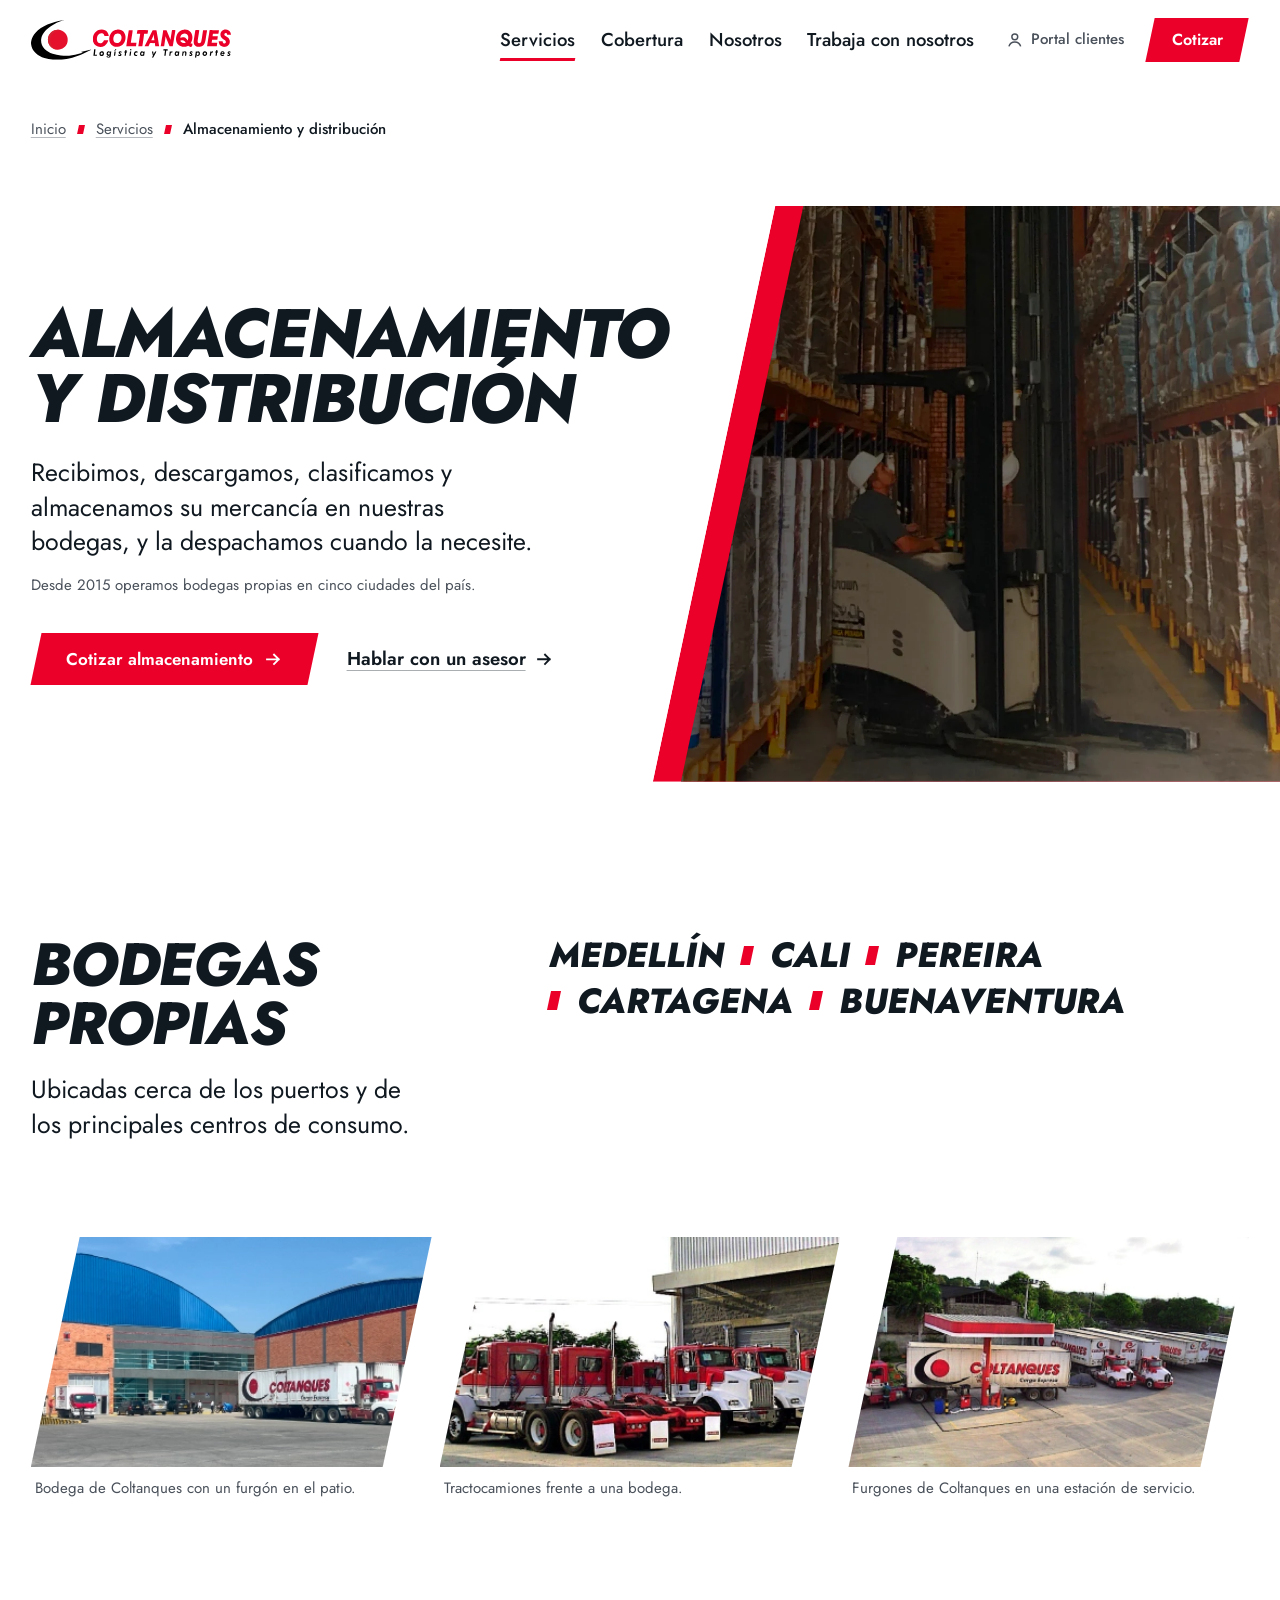
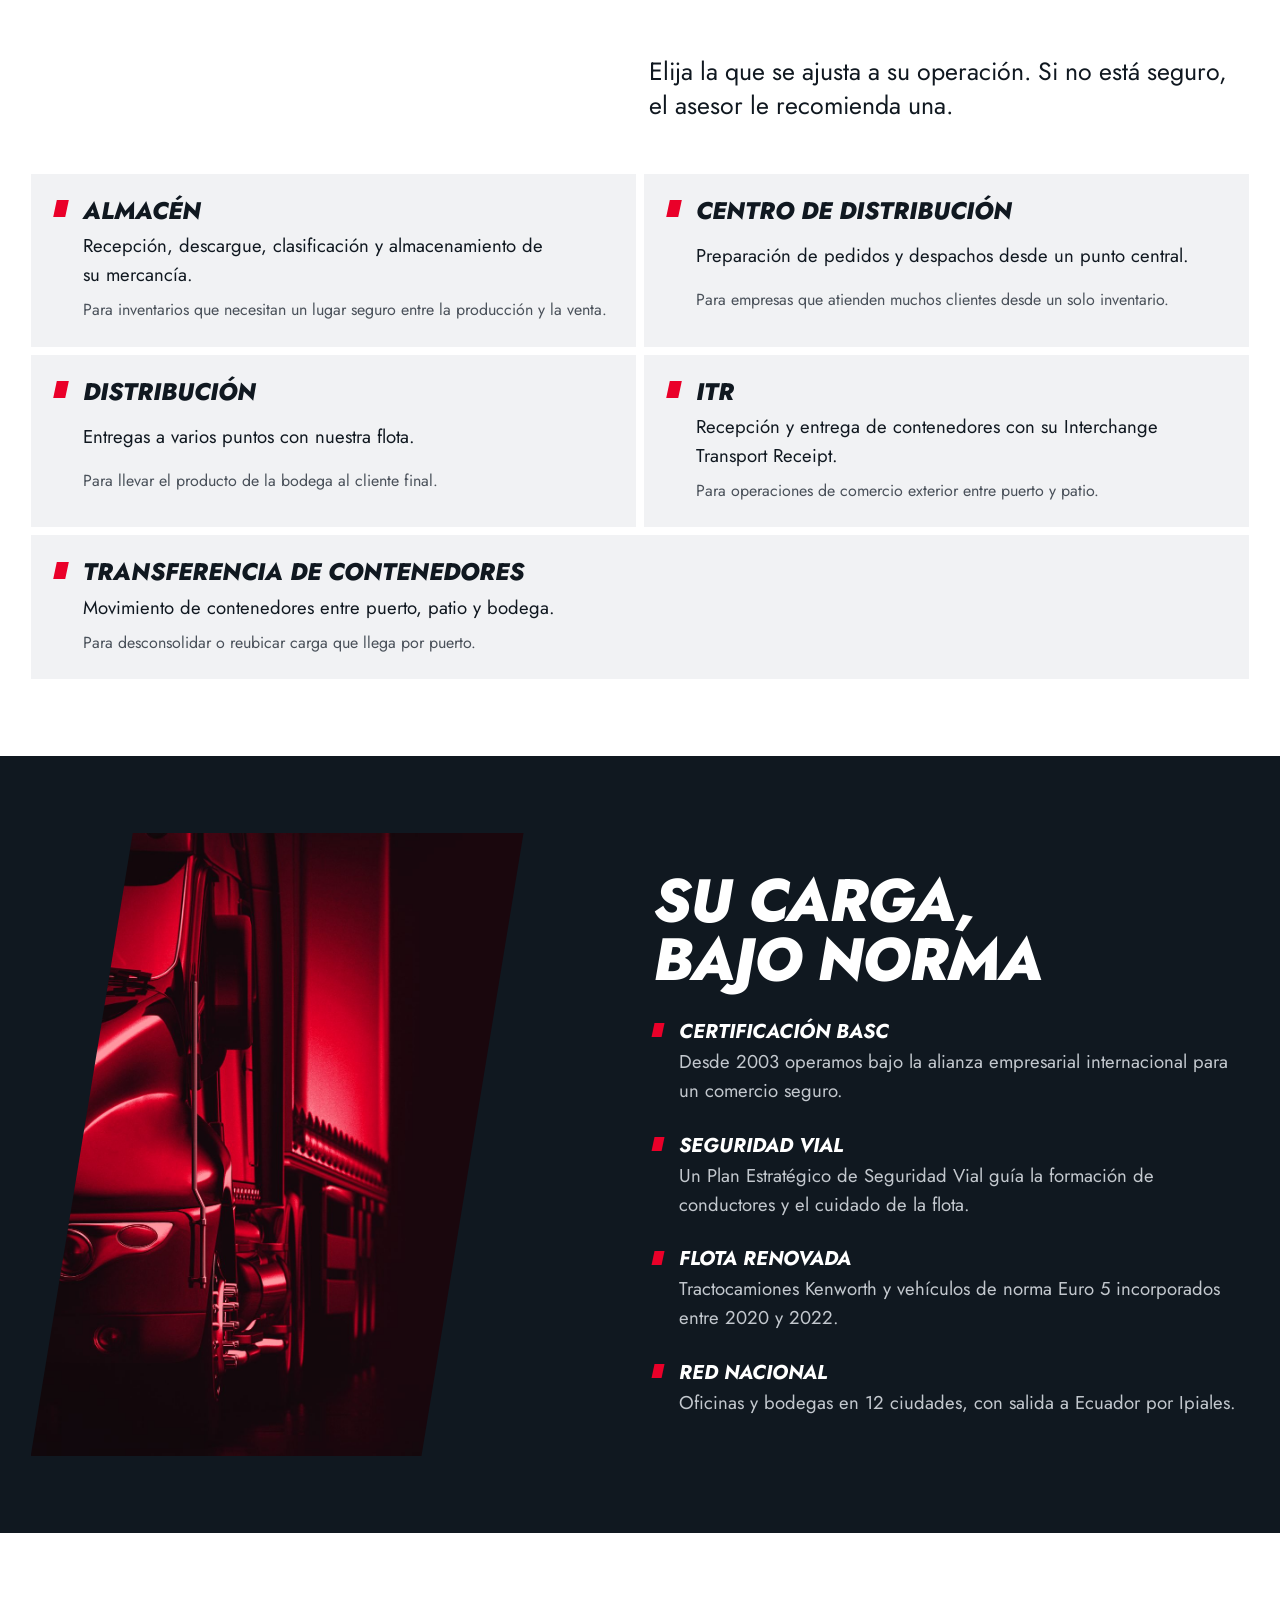
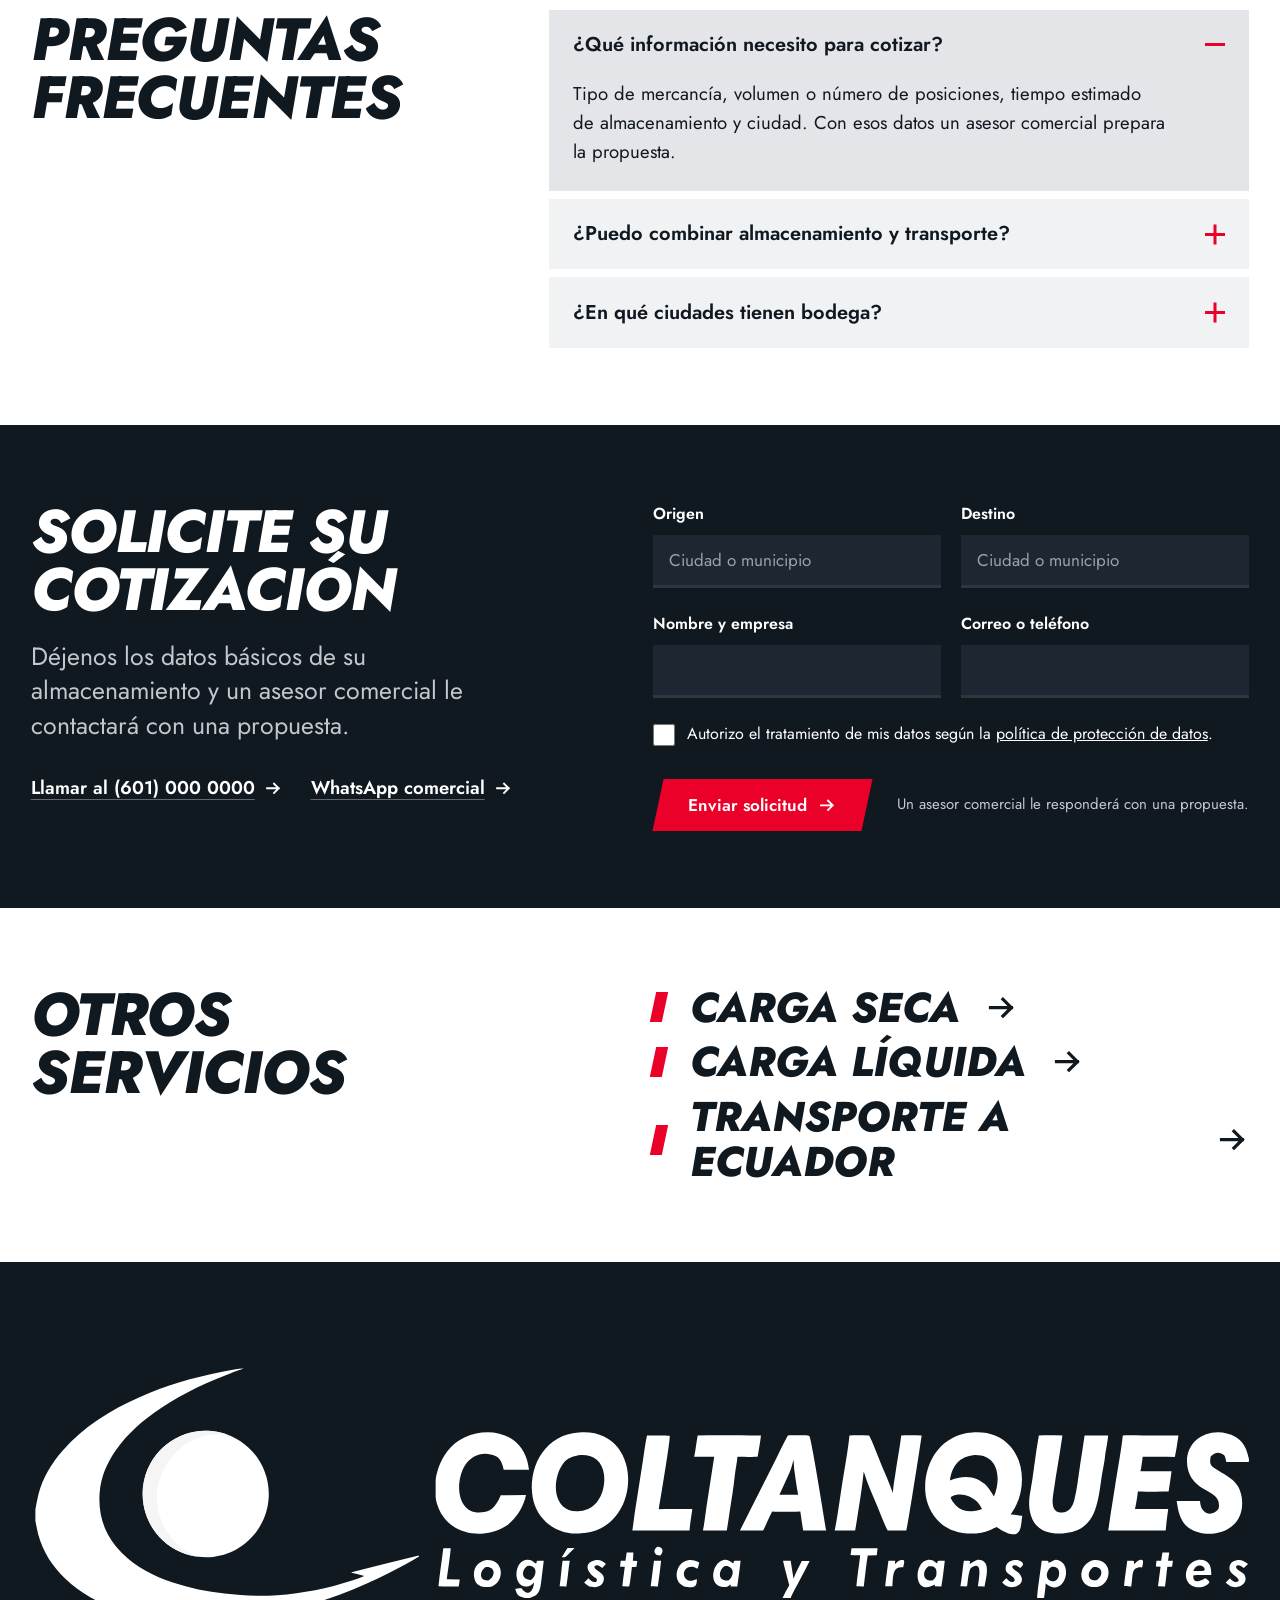
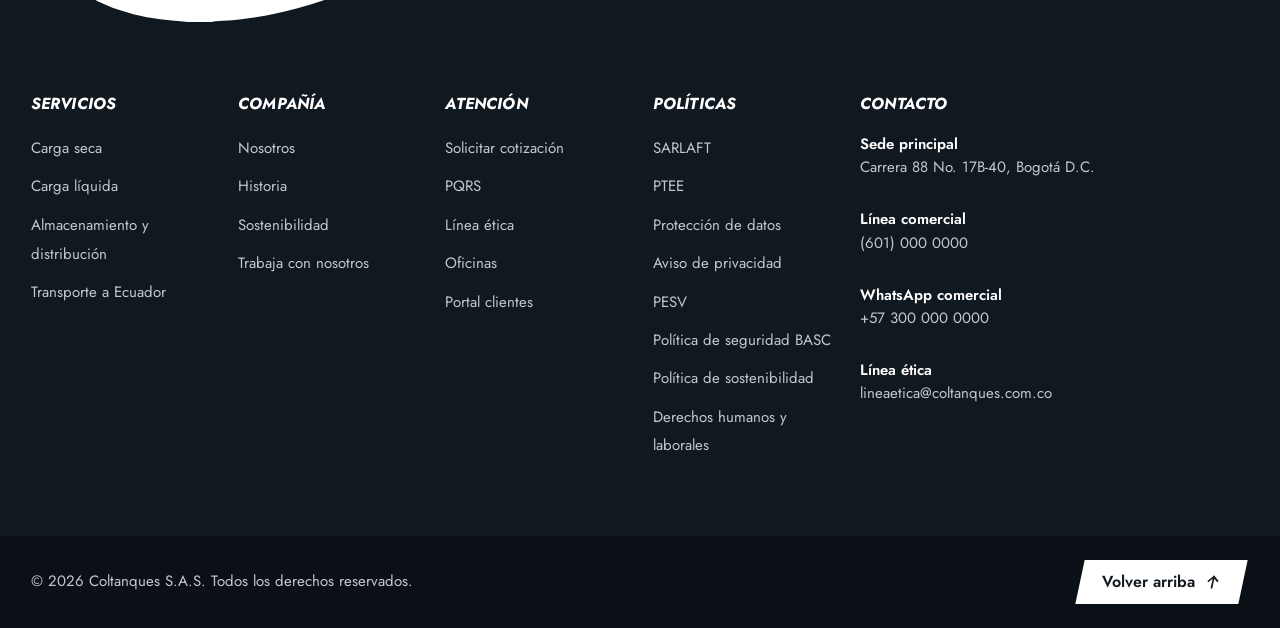
==== prototipo/almacenamiento.html @ babe72f0 "Agrega diagnóstico y prototipo navegable del sitio Coltanques - docs/01-diagnostico.md: hallazgos de" ====
<!doctype html>
<html lang="es-CO">
<head>
<meta charset="utf-8">
<meta name="viewport" content="width=device-width, initial-scale=1">
<title>Almacenamiento y distribución | Coltanques</title>
<meta name="description" content="Recibimos, descargamos, clasificamos y almacenamos su mercancía en nuestras bodegas, y la despachamos cuando la necesite. Solicite su cotización de almacenamiento con Coltanques.">
<meta name="theme-color" content="#ea0029">
<meta property="og:type" content="website">
<meta property="og:site_name" content="Coltanques">
<meta property="og:title" content="Almacenamiento y distribución | Coltanques">
<meta property="og:description" content="Recibimos, descargamos, clasificamos y almacenamos su mercancía en nuestras bodegas, y la despachamos cuando la necesite. Solicite su cotización de almacenamiento con Coltanques.">
<meta property="og:image" content="assets/img/viaducto-poster.jpg">
<meta property="og:locale" content="es_CO">
<link rel="icon" type="image/svg+xml" href="assets/logo/favicon.svg">
<link rel="preconnect" href="https://fonts.googleapis.com">
<link rel="preconnect" href="https://fonts.gstatic.com" crossorigin>
<link rel="stylesheet" href="https://fonts.googleapis.com/css2?family=Jost:ital,wght@0,400..800;1,400..800&display=swap">
<script>document.documentElement.classList.add("js")</script>
<link rel="stylesheet" href="assets/css/site.css">
<script type="application/ld+json">{"@context":"https://schema.org","@type":"Organization","name":"Coltanques S.A.S.","alternateName":"Colombiana de Tanques","foundingDate":"1976","url":"https://www.coltanques.com.co/","logo":"assets/logo/coltanques-horizontal.svg","address":{"@type":"PostalAddress","streetAddress":"Carrera 88 No. 17B-40","addressLocality":"Bogotá","addressCountry":"CO"}}</script>
</head>
<body>
<a class="skip" href="#contenido">Saltar al contenido</a>
<header class="site-header" data-header>
  <div class="frame header-row">
    <a class="brand" href="index.html" aria-label="Coltanques, ir al inicio"><img src="assets/logo/coltanques-horizontal.svg" width="200" height="40" alt="Coltanques Logística y Transportes"></a>
    <nav class="nav" aria-label="Principal">
      <ul>
        <li><a href="servicios.html" aria-current="page">Servicios</a></li>
        <li><a href="index.html#cobertura">Cobertura</a></li>
        <li><a href="nosotros.html">Nosotros</a></li>
        <li><a href="nosotros.html#trabaja">Trabaja con nosotros</a></li>
      </ul>
    </nav>
    <div class="header-actions">
      <a class="nav-portal" href="https://www.coltanques.com.co/"><svg viewBox="0 0 24 24" fill="none" stroke="currentColor" stroke-width="2" aria-hidden="true"><circle cx="12" cy="8" r="4"/><path d="M4 21c1.2-4 4.2-6 8-6s6.8 2 8 6"/></svg>Portal clientes</a>
      <a class="btn btn--sm" href="cotizar.html"><span>Cotizar</span></a>
      <button class="menu-toggle" type="button" aria-expanded="false" aria-controls="menu" data-menu-toggle><span class="bars" aria-hidden="true"></span><span data-label>Menú</span></button>
    </div>
  </div>
</header>
<div class="menu" id="menu" hidden>
  <ul class="menu-main">
    <li style="--i:0"><a href="index.html"><span class="tick" aria-hidden="true"></span>Inicio</a></li>
    <li style="--i:1"><a href="servicios.html"><span class="tick" aria-hidden="true"></span>Servicios</a></li>
    <li style="--i:2"><a href="index.html#cobertura"><span class="tick" aria-hidden="true"></span>Cobertura</a></li>
    <li style="--i:3"><a href="nosotros.html"><span class="tick" aria-hidden="true"></span>Nosotros</a></li>
    <li style="--i:4"><a href="nosotros.html#trabaja"><span class="tick" aria-hidden="true"></span>Trabaja con nosotros</a></li>
  </ul>
  <ul class="menu-sub">
    <li><a href="carga-seca.html">Carga seca</a></li>
    <li><a href="carga-liquida.html">Carga líquida</a></li>
    <li><a href="almacenamiento.html">Almacenamiento y distribución</a></li>
    <li><a href="transporte-ecuador.html">Transporte a Ecuador</a></li>
    <li><a href="https://www.coltanques.com.co/">Portal clientes</a></li>
  </ul>
  <a class="btn" href="cotizar.html"><span>Solicitar cotización</span><svg viewBox="0 0 24 24" fill="none" stroke="currentColor" stroke-width="2.4" stroke-linecap="square" aria-hidden="true"><path d="M4 12h15M13 6l6 6-6 6"/></svg></a>
</div>
<main id="contenido">

<nav class="crumbs frame" aria-label="Ruta de navegación">
  <ol>
    <li><a href="index.html">Inicio</a></li>
    <li><a href="servicios.html">Servicios</a></li>
    <li><span aria-current="page">Almacenamiento y distribución</span></li>
  </ol>
</nav>
<section class="page-head" aria-labelledby="page-title">
  <div class="frame page-head__grid">
    <div class="page-head__text">
      <h1 class="display" id="page-title" data-reveal>Almacenamiento y distribución</h1>
      <p class="lead" data-reveal style="--i:1">Recibimos, descargamos, clasificamos y almacenamos su mercancía en nuestras bodegas, y la despachamos cuando la necesite.</p>
      <p class="small muted" data-reveal style="--i:1;margin-top:1rem">Desde 2015 operamos bodegas propias en cinco ciudades del país.</p>
      <div class="actions" data-reveal style="--i:2"><a class="btn" href="#cotizar"><span>Cotizar almacenamiento</span><svg viewBox="0 0 24 24" fill="none" stroke="currentColor" stroke-width="2.4" stroke-linecap="square" aria-hidden="true"><path d="M4 12h15M13 6l6 6-6 6"/></svg></a><a class="link-arrow" href="cotizar.html#canales">Hablar con un asesor<svg viewBox="0 0 24 24" fill="none" stroke="currentColor" stroke-width="2.4" stroke-linecap="square" aria-hidden="true"><path d="M4 12h15M13 6l6 6-6 6"/></svg></a></div>
    </div>
    <div class="page-head__media slant-left">
      <div class="under slant-left"></div>
      <div class="over slant-left" data-wipe><img src="assets/img/bodega.webp" alt="Operario en un montacargas entre estanterías de una bodega de Coltanques" style="object-position:50% 50%" width="1280" height="720"></div>
    </div>
  </div>
</section>

<section class="section frame" aria-labelledby="goods-title">
  <div class="goods">
    <div class="goods__head">
      <h2 class="head" id="goods-title" data-reveal>Bodegas propias</h2>
      <p class="lead" data-reveal style="--i:1;margin-top:1.25rem">Ubicadas cerca de los puertos y de los principales centros de consumo.</p>
    </div>
    <ul class="goods__list" data-reveal style="--i:1"><li>Medellín</li><li>Cali</li><li>Pereira</li><li>Cartagena</li><li>Buenaventura</li></ul>
    <div class="strip">
      <figure data-reveal style="--i:0"><div class="frame-img slant"><img src="assets/img/historia/2010-2020_5.webp" alt="Bodega de Coltanques con un furgón en el patio" width="370" height="250" loading="lazy"></div><figcaption>Bodega de Coltanques con un furgón en el patio.</figcaption></figure>
      <figure data-reveal style="--i:1"><div class="frame-img slant"><img src="assets/img/historia/2010-2020_4.webp" alt="Tractocamiones frente a una bodega" width="370" height="250" loading="lazy"></div><figcaption>Tractocamiones frente a una bodega.</figcaption></figure>
      <figure data-reveal style="--i:2"><div class="frame-img slant"><img src="assets/img/historia/2010-2020_3.webp" alt="Furgones de Coltanques en una estación de servicio" width="370" height="250" loading="lazy"></div><figcaption>Furgones de Coltanques en una estación de servicio.</figcaption></figure>
    </div>
  </div>
</section>

<section class="section frame" aria-labelledby="modes-title">
  <div class="modes">
    <div class="modes__head">
      <h2 class="head" id="modes-title" data-reveal>Modalidades</h2>
      <p class="lead" data-reveal style="--i:1">Elija la que se ajusta a su operación. Si no está seguro, el asesor le recomienda una.</p>
    </div>
    <ul class="modes__list">
      <li class="mode" data-reveal style="--i:0"><span class="tick" aria-hidden="true"></span><h3>Almacén</h3><p>Recepción, descargue, clasificación y almacenamiento de su mercancía.</p><p class="when">Para inventarios que necesitan un lugar seguro entre la producción y la venta.</p></li>
      <li class="mode" data-reveal style="--i:1"><span class="tick" aria-hidden="true"></span><h3>Centro de distribución</h3><p>Preparación de pedidos y despachos desde un punto central.</p><p class="when">Para empresas que atienden muchos clientes desde un solo inventario.</p></li>
      <li class="mode" data-reveal style="--i:0"><span class="tick" aria-hidden="true"></span><h3>Distribución</h3><p>Entregas a varios puntos con nuestra flota.</p><p class="when">Para llevar el producto de la bodega al cliente final.</p></li>
      <li class="mode" data-reveal style="--i:1"><span class="tick" aria-hidden="true"></span><h3>ITR</h3><p>Recepción y entrega de contenedores con su Interchange Transport Receipt.</p><p class="when">Para operaciones de comercio exterior entre puerto y patio.</p></li>
      <li class="mode" data-reveal style="--i:0"><span class="tick" aria-hidden="true"></span><h3>Transferencia de contenedores</h3><p>Movimiento de contenedores entre puerto, patio y bodega.</p><p class="when">Para desconsolidar o reubicar carga que llega por puerto.</p></li>
    </ul>
  </div>
</section>

<section class="section field-ink" aria-labelledby="assure-title">
  <div class="frame assure">
    <div class="assure__photo slant" data-wipe><img src="assets/img/tractocamion-frente-rojo.jpg" alt="Frente de un tractocamión en penumbra, en duotono rojo" width="1800" height="1391" loading="lazy" style="object-position:20% 50%"></div>
    <div class="assure__body">
      <h2 class="head" id="assure-title" data-reveal>Su carga, bajo norma</h2>
      <ul class="assure__list">
        <li data-reveal style="--i:0"><span class="tick" aria-hidden="true"></span><b>Certificación BASC</b><p>Desde 2003 operamos bajo la alianza empresarial internacional para un comercio seguro.</p></li>
        <li data-reveal style="--i:1"><span class="tick" aria-hidden="true"></span><b>Seguridad vial</b><p>Un Plan Estratégico de Seguridad Vial guía la formación de conductores y el cuidado de la flota.</p></li>
        <li data-reveal style="--i:2"><span class="tick" aria-hidden="true"></span><b>Flota renovada</b><p>Tractocamiones Kenworth y vehículos de norma Euro 5 incorporados entre 2020 y 2022.</p></li>
        <li data-reveal style="--i:3"><span class="tick" aria-hidden="true"></span><b>Red nacional</b><p>Oficinas y bodegas en 12 ciudades, con salida a Ecuador por Ipiales.</p></li>
      </ul>
    </div>
  </div>
</section>

<section class="section frame" aria-labelledby="faq-title">
  <div class="faq">
    <div class="faq__head"><h2 class="head" id="faq-title" data-reveal>Preguntas frecuentes</h2></div>
    <div class="faq__list">
      <details data-reveal style="--i:0" open><summary>¿Qué información necesito para cotizar?<span class="plus" aria-hidden="true"></span></summary><p>Tipo de mercancía, volumen o número de posiciones, tiempo estimado de almacenamiento y ciudad. Con esos datos un asesor comercial prepara la propuesta.</p></details>
      <details data-reveal style="--i:1"><summary>¿Puedo combinar almacenamiento y transporte?<span class="plus" aria-hidden="true"></span></summary><p>Sí. Las bodegas se conectan con nuestra flota de carga seca y líquida para que reciba y despache con un solo proveedor.</p></details>
      <details data-reveal style="--i:2"><summary>¿En qué ciudades tienen bodega?<span class="plus" aria-hidden="true"></span></summary><p>Medellín, Cali, Pereira, Cartagena y Buenaventura.</p></details>
    </div>
  </div>
</section>

<section class="section field-ink" id="cotizar" aria-labelledby="closer-title">
  <div class="frame closer">
    <div class="closer__head">
      <h2 class="head" id="closer-title">Solicite su cotización</h2>
      <p class="lead">Déjenos los datos básicos de su almacenamiento y un asesor comercial le contactará con una propuesta.</p>
      <div class="actions"><a class="link-arrow" href="tel:+576010000000">Llamar al (601) 000 0000<svg viewBox="0 0 24 24" fill="none" stroke="currentColor" stroke-width="2.4" stroke-linecap="square" aria-hidden="true"><path d="M4 12h15M13 6l6 6-6 6"/></svg></a><a class="link-arrow" href="cotizar.html#canales">WhatsApp comercial<svg viewBox="0 0 24 24" fill="none" stroke="currentColor" stroke-width="2.4" stroke-linecap="square" aria-hidden="true"><path d="M4 12h15M13 6l6 6-6 6"/></svg></a></div>
    </div>
    <div class="closer__form">
      <form class="form" data-quote-form novalidate>
        <input type="radio" name="servicio" value="almacenamiento" data-label="almacenamiento y distribución" checked hidden>
        
      <div>
        <label for="c-origen">Origen</label>
        <input class="input" id="c-origen" name="origen" required autocomplete="address-level2" placeholder="Ciudad o municipio" aria-describedby="err-c-origen" data-msg="Escriba la ciudad de origen.">
        <p class="error" id="err-c-origen"></p>
      </div>
      <div>
        <label for="c-destino">Destino</label>
        <input class="input" id="c-destino" name="destino" required placeholder="Ciudad o municipio" aria-describedby="err-c-destino" data-msg="Escriba la ciudad de destino.">
        <p class="error" id="err-c-destino"></p>
      </div>
      
      <div>
        <label for="c-nombre">Nombre y empresa</label>
        <input class="input" id="c-nombre" name="nombre" required autocomplete="name" aria-describedby="err-c-nombre" data-msg="Escriba su nombre y el de su empresa.">
        <p class="error" id="err-c-nombre"></p>
      </div>
      <div>
        <label for="c-contacto">Correo o teléfono</label>
        <input class="input" id="c-contacto" name="contacto" required autocomplete="email" aria-describedby="err-c-contacto" data-msg="Escriba un correo o un teléfono para responderle.">
        <p class="error" id="err-c-contacto"></p>
      </div>
      
      <div class="full">
        <label class="check"><input type="checkbox" name="autoriza" required aria-describedby="err-c-autoriza"><span>Autorizo el tratamiento de mis datos según la <a href="https://www.coltanques.com.co/privacepolicy">política de protección de datos</a>.</span></label>
        <p class="error" id="err-c-autoriza"></p>
      </div>
      <div class="full form-foot">
        <button class="btn" type="submit"><span>Enviar solicitud</span><svg viewBox="0 0 24 24" fill="none" stroke="currentColor" stroke-width="2.4" stroke-linecap="square" aria-hidden="true"><path d="M4 12h15M13 6l6 6-6 6"/></svg></button>
        <p class="form-note">Un asesor comercial le responderá con una propuesta.</p>
      </div>
      </form>
      
    <div class="form-done" data-form-done role="status">
      <h3>Solicitud recibida</h3>
      <p>Gracias. Un asesor comercial de <span data-done-svc>Coltanques</span> le contactará para preparar su propuesta.</p>
      <p class="small">Prototipo: este formulario todavía no envía datos.</p>
    </div>
    </div>
  </div>
</section>

<section class="section frame" aria-labelledby="sib-title">
  <div class="siblings">
    <h2 class="head" id="sib-title" data-reveal>Otros servicios</h2>
    <ul>
      <li data-reveal style="--i:0"><a class="sibling" href="carga-seca.html"><span class="tick" aria-hidden="true"></span>Carga seca<svg viewBox="0 0 24 24" fill="none" stroke="currentColor" stroke-width="2.4" stroke-linecap="square" aria-hidden="true"><path d="M4 12h15M13 6l6 6-6 6"/></svg></a></li>
      <li data-reveal style="--i:1"><a class="sibling" href="carga-liquida.html"><span class="tick" aria-hidden="true"></span>Carga líquida<svg viewBox="0 0 24 24" fill="none" stroke="currentColor" stroke-width="2.4" stroke-linecap="square" aria-hidden="true"><path d="M4 12h15M13 6l6 6-6 6"/></svg></a></li>
      <li data-reveal style="--i:2"><a class="sibling" href="transporte-ecuador.html"><span class="tick" aria-hidden="true"></span>Transporte a Ecuador<svg viewBox="0 0 24 24" fill="none" stroke="currentColor" stroke-width="2.4" stroke-linecap="square" aria-hidden="true"><path d="M4 12h15M13 6l6 6-6 6"/></svg></a></li>
    </ul>
  </div>
</section>

</main>
<footer class="site-footer">
  <div class="frame">
    <a class="footer-mark" href="index.html" aria-label="Coltanques, ir al inicio"><img src="assets/logo/coltanques-horizontal-negativo.svg" width="688" height="149" alt="Coltanques Logística y Transportes" loading="lazy"></a>
    <div class="footer-cols">
      <div class="footer-col">
        <h2>Servicios</h2>
        <ul><li><a href="carga-seca.html">Carga seca</a></li><li><a href="carga-liquida.html">Carga líquida</a></li><li><a href="almacenamiento.html">Almacenamiento y distribución</a></li><li><a href="transporte-ecuador.html">Transporte a Ecuador</a></li></ul>
      </div>
      <div class="footer-col">
        <h2>Compañía</h2>
        <ul>
          <li><a href="nosotros.html">Nosotros</a></li>
          <li><a href="nosotros.html#historia">Historia</a></li>
          <li><a href="nosotros.html#sostenibilidad">Sostenibilidad</a></li>
          <li><a href="nosotros.html#trabaja">Trabaja con nosotros</a></li>
        </ul>
      </div>
      <div class="footer-col">
        <h2>Atención</h2>
        <ul>
          <li><a href="cotizar.html">Solicitar cotización</a></li>
          <li><a href="https://www.coltanques.com.co/pqrs-page">PQRS</a></li>
          <li><a href="https://www.coltanques.com.co/ethics-line">Línea ética</a></li>
          <li><a href="https://www.coltanques.com.co/offices">Oficinas</a></li>
          <li><a href="https://www.coltanques.com.co/">Portal clientes</a></li>
        </ul>
      </div>
      <div class="footer-col">
        <h2>Políticas</h2>
        <ul><li><a href="https://www.coltanques.com.co/policiessarlaft">SARLAFT</a></li><li><a href="https://www.coltanques.com.co/policiesptee">PTEE</a></li><li><a href="https://www.coltanques.com.co/privacepolicy">Protección de datos</a></li><li><a href="https://www.coltanques.com.co/privacynotice">Aviso de privacidad</a></li><li><a href="https://www.coltanques.com.co/policiespesv">PESV</a></li><li><a href="https://www.coltanques.com.co/policiessecuritybasc">Política de seguridad BASC</a></li><li><a href="https://www.coltanques.com.co/policiessustainability">Política de sostenibilidad</a></li><li><a href="https://www.coltanques.com.co/policieshumanrights">Derechos humanos y laborales</a></li></ul>
      </div>
      <div class="footer-col footer-col--contact">
        <h2>Contacto</h2>
        <address>
          <p><strong>Sede principal</strong>Carrera 88 No. 17B-40, Bogotá D.C.</p>
          <p><strong>Línea comercial</strong><a href="tel:+576010000000">(601) 000 0000</a></p>
          <p><strong>WhatsApp comercial</strong><a href="cotizar.html#canales">+57 300 000 0000</a></p>
          <p><strong>Línea ética</strong><a href="mailto:lineaetica@coltanques.com.co">lineaetica@coltanques.com.co</a></p>
        </address>
      </div>
    </div>
  </div>
  <div class="footer-base">
    <div class="frame footer-base__row">
      <p>© <span data-year>2026</span> Coltanques S.A.S. Todos los derechos reservados.</p>
      <button class="btn btn--sm" type="button" data-top><span>Volver arriba</span><svg viewBox="0 0 24 24" fill="none" stroke="currentColor" stroke-width="2.4" stroke-linecap="square" aria-hidden="true"><path d="M4 12h15M13 6l6 6-6 6"/></svg></button>
    </div>
  </div>
</footer>
<script src="assets/js/site.js" defer></script>
</body>
</html>
---- prototipo/assets/css/site.css ----
/* Coltanques — prototipo del sitio público
   Motivo único: la inclinación de 12° del logotipo y los cortes diagonales del manual de marca.
   Se usa en fotos, botones, viñetas, mosaicos y bandas. Esquinas rectas en todo lo demás. */

/* ---------- tokens ---------- */
:root {
  --paper: #ffffff;
  --tone: #f1f2f4;
  --tone-2: #e3e5e9;
  --ink: #101820;            /* Pantone Black 6C */
  --muted: #4a515a;
  --red: #ea0029;            /* Pantone 185C */
  --red-deep: #ce0e2d;       /* Pantone 186C */
  --on-dark: #ffffff;
  --on-dark-muted: #c3c8ce;
  --on-red-muted: #ffffff;

  --font: "Jost", "Futura", "Century Gothic", "Avenir Next", sans-serif;

  --step-small: 0.9375rem;                                   /* 15px */
  --step-body: clamp(1.0625rem, 1rem + 0.2vw, 1.1875rem);    /* 17–19px */
  --step-lead: clamp(1.25rem, 1.08rem + 0.6vw, 1.625rem);    /* 20–26px */
  --step-head: clamp(2.125rem, 1.25rem + 3.1vw, 4.25rem);    /* 34–68px */
  --step-display: clamp(2.625rem, 1rem + 4.6vw, 5.75rem);    /* 42–92px */

  --tan: 0.2126;             /* tan(12°): el ángulo del logotipo */
  --margin: clamp(1rem, 2.4vw, 2.5rem);
  --gutter: clamp(1rem, 2vw, 2rem);
  --section: clamp(6rem, 12vw, 12rem);
  --header-h: 5rem;

  --ease-out: cubic-bezier(0.22, 1, 0.36, 1);
  --ease-expo: cubic-bezier(0.16, 1, 0.3, 1);
  --ease-in-out: cubic-bezier(0.76, 0, 0.24, 1);
  --ease-soft: cubic-bezier(0.33, 1, 0.68, 1);
}

/* ---------- reset ---------- */
*, *::before, *::after { box-sizing: border-box; }
html { -webkit-text-size-adjust: 100%; text-size-adjust: 100%; scroll-padding-top: calc(var(--header-h) + 1rem); }
body {
  margin: 0; background: var(--paper); color: var(--ink);
  font-family: var(--font); font-size: var(--step-body); font-weight: 400; line-height: 1.55;
  -webkit-font-smoothing: antialiased; text-rendering: optimizeLegibility; font-kerning: normal;
}
h1, h2, h3, h4, p, figure, blockquote, ul, ol, dl, dd { margin: 0; }
ul, ol { padding: 0; list-style: none; }
img, video, svg { display: block; max-width: 100%; }
img, video { height: auto; }
button, input, select, textarea { font: inherit; color: inherit; }
button { background: none; border: 0; padding: 0; cursor: pointer; }
a { color: inherit; }
p { max-width: 64ch; text-wrap: pretty; }
p + p { margin-top: 0.85em; }
strong { font-weight: 600; }

::selection { background: var(--red); color: var(--paper); }
:focus-visible { outline: 3px solid var(--red); outline-offset: 3px; }
.on-red :focus-visible, .field-red :focus-visible { outline-color: var(--paper); }
html { scrollbar-color: var(--ink) var(--tone); }
input, textarea { caret-color: var(--red); }

.skip { position: absolute; left: var(--margin); top: -4rem; z-index: 100; padding: 0.75rem 1.25rem; background: var(--ink); color: var(--paper); text-decoration: none; font-weight: 600; }
.skip:focus { top: 0.75rem; }
.sr-only { position: absolute; width: 1px; height: 1px; overflow: hidden; clip-path: inset(50%); white-space: nowrap; }

/* ---------- type ---------- */
.display, .head, .h3 { font-weight: 800; font-style: italic; text-transform: uppercase; text-wrap: balance; }
.display { font-size: var(--step-display); line-height: 0.94; letter-spacing: -0.02em; }
.head { font-size: var(--step-head); line-height: 0.98; letter-spacing: -0.018em; }
.h3 { font-size: var(--step-lead); line-height: 1.1; letter-spacing: -0.005em; }
.lead { font-size: var(--step-lead); line-height: 1.38; max-width: 36ch; font-weight: 400; }
.small { font-size: var(--step-small); line-height: 1.5; }
.muted { color: var(--muted); }
.nums { font-variant-numeric: tabular-nums lining-nums; }

/* ---------- frame ---------- */
.frame { width: 100%; max-width: 1760px; margin-inline: auto; padding-inline: var(--margin); }
.grid { display: grid; grid-template-columns: repeat(12, minmax(0, 1fr)); column-gap: var(--gutter); }
.section { padding-block: calc(var(--section) / 2); }
.field-red { background: var(--red); color: var(--paper); }
.field-ink { background: var(--ink); color: var(--on-dark); }
.field-tone { background: var(--tone); }

/* ---------- motif ---------- */
/* paralelogramo inclinado: --h es la altura de la caja, el corte sale de tan(12°) */
.slant { --cut: calc(var(--h, 100%) * var(--tan)); clip-path: polygon(var(--cut) 0, 100% 0, calc(100% - var(--cut)) 100%, 0 100%); }
.slant-left { --cut: calc(var(--h, 100%) * var(--tan)); clip-path: polygon(var(--cut) 0, 100% 0, 100% 100%, 0 100%); }
.slant-pad { padding: clamp(1.25rem, 2vw, 1.75rem); }
.slant-pad > :first-child { padding-left: calc(var(--cut) * 0.85); padding-right: calc(var(--cut) * 0.15); }
.slant-pad > :last-child { padding-right: calc(var(--cut) * 0.85); padding-left: calc(var(--cut) * 0.25); }
.slant-pad > :not(:first-child):not(:last-child) { padding-inline: calc(var(--cut) * 0.45); }
.tick { display: inline-block; flex: none; width: 0.5em; height: 0.72em; background: currentColor; transform: skewX(-12deg); vertical-align: -0.04em; }

/* ---------- buttons ---------- */
.btn {
  --btn-bg: var(--red); --btn-bg-hover: var(--red-deep); --btn-fg: var(--paper);
  display: inline-flex; align-items: center; justify-content: center; gap: 0.6em;
  min-height: 3.25rem; padding: 0 1.9rem; margin-inline: 0.35rem;
  background: var(--btn-bg); color: var(--btn-fg); font-weight: 600; font-size: 1.0625rem; line-height: 1.1; text-decoration: none; white-space: nowrap;
  transform: skewX(-12deg);
  transition: transform 140ms var(--ease-out), background-color 180ms ease;
}
.btn > * { transform: skewX(12deg); }
.btn:active { transform: skewX(-12deg) scale(0.97); }
.btn:focus-visible { outline: 3px solid var(--ink); outline-offset: 3px; }
.field-red .btn:focus-visible, .field-ink .btn:focus-visible, .site-footer .btn:focus-visible, .panel .btn:focus-visible { outline-color: var(--paper); }
.btn svg { width: 1.1em; height: 1.1em; transition: transform 220ms var(--ease-out); }
.btn--ink { --btn-bg: var(--ink); --btn-bg-hover: #2a333d; }
.btn--paper { --btn-bg: var(--paper); --btn-bg-hover: var(--tone); --btn-fg: var(--ink); }
.btn--sm { min-height: 2.75rem; padding: 0 1.35rem; font-size: 1rem; }
@media (hover: hover) and (pointer: fine) {
  .btn:hover { background: var(--btn-bg-hover); }
  .btn:hover svg { transform: skewX(12deg) translateX(3px); }
}

.link-arrow { display: inline-flex; align-items: center; gap: 0.5em; font-weight: 600; text-decoration: underline; text-decoration-thickness: 0.08em; text-underline-offset: 0.25em; text-decoration-color: color-mix(in srgb, currentColor 35%, transparent); transition: text-decoration-color 180ms ease; }
.link-arrow svg { width: 1em; height: 1em; transition: transform 220ms var(--ease-out); }
@media (hover: hover) and (pointer: fine) {
  .link-arrow:hover { text-decoration-color: currentColor; }
  .link-arrow:hover svg { transform: translateX(3px); }
}
.actions { display: flex; flex-wrap: wrap; align-items: center; gap: 1rem 1.75rem; }

/* ---------- header ---------- */
.site-header { position: sticky; top: 0; z-index: 50; background: var(--paper); transition: box-shadow 240ms ease; }
.site-header.is-compact { box-shadow: 0 6px 24px -12px rgb(16 24 32 / 0.28); } /* taste-skill-ignore: barra fija que flota sobre el contenido */
.header-row { display: flex; align-items: center; gap: 2rem; height: var(--header-h); transition: height 240ms var(--ease-out); }
.site-header.is-compact .header-row { height: 4rem; }
.brand { flex: none; display: block; padding-block: 0.25rem; }
.brand img { width: 200px; height: auto; transition: width 240ms var(--ease-out); }
.site-header.is-compact .brand img { width: 172px; }
.nav { margin-left: auto; }
.nav ul { display: flex; gap: clamp(1.25rem, 2vw, 2.25rem); }
.nav a { position: relative; display: block; padding-block: 0.5rem; font-weight: 500; text-decoration: none; }
.nav a::after { content: ""; position: absolute; left: 0; right: 0; bottom: 0.1rem; height: 3px; background: var(--red); transform: skewX(-12deg) scaleX(0); transform-origin: left; transition: transform 240ms var(--ease-out); }
.nav a[aria-current="page"]::after { transform: skewX(-12deg) scaleX(1); }
@media (hover: hover) and (pointer: fine) { .nav a:hover::after { transform: skewX(-12deg) scaleX(1); } }
.header-actions { display: flex; align-items: center; gap: 1.25rem; }
.nav-portal { font-weight: 500; font-size: var(--step-small); text-decoration: none; color: var(--muted); display: inline-flex; gap: 0.45rem; align-items: center; }
.nav-portal svg { width: 1.1rem; height: 1.1rem; }
@media (hover: hover) and (pointer: fine) { .nav-portal:hover { color: var(--ink); } }
.menu-toggle { display: none; align-items: center; gap: 0.6rem; min-height: 2.75rem; padding: 0 0.25rem; font-weight: 600; }
.menu-toggle .bars { position: relative; width: 1.5rem; height: 0.875rem; }
.menu-toggle .bars::before, .menu-toggle .bars::after { content: ""; position: absolute; left: 0; right: 0; height: 3px; background: currentColor; transform: skewX(-12deg); transition: transform 240ms var(--ease-out), top 240ms var(--ease-out); }
.menu-toggle .bars::before { top: 0; }
.menu-toggle .bars::after { top: calc(100% - 3px); }
.menu-toggle[aria-expanded="true"] .bars::before { top: calc(50% - 1.5px); transform: rotate(45deg); }
.menu-toggle[aria-expanded="true"] .bars::after { top: calc(50% - 1.5px); transform: rotate(-45deg); }

.menu { position: fixed; inset: var(--header-h) 0 0 0; z-index: 49; background: var(--ink); color: var(--on-dark); overflow-y: auto; padding: 2rem var(--margin) 3rem; display: flex; flex-direction: column; gap: 2.5rem; }
.menu[hidden] { display: none; }
.menu ul { display: grid; gap: 0.25rem; }
.menu a { text-decoration: none; }
.menu .menu-main a { display: flex; align-items: center; gap: 0.6em; font-size: clamp(2rem, 9vw, 3rem); font-weight: 800; font-style: italic; text-transform: uppercase; line-height: 1.15; }
.menu .menu-main a .tick { color: var(--red); width: 0.32em; }
.menu .menu-sub { display: grid; gap: 0.9rem; color: var(--on-dark-muted); }
.menu .menu-sub a { font-size: 1.125rem; }
.menu .btn { align-self: flex-start; }
@media (prefers-reduced-motion: no-preference) {
  .menu:not([hidden]) { animation: menu-in 320ms var(--ease-out); }
  .menu:not([hidden]) .menu-main li { animation: rise-in 420ms var(--ease-out) both; animation-delay: calc(var(--i, 0) * 50ms + 60ms); }
}
@keyframes menu-in { from { clip-path: inset(0 0 100% 0); } to { clip-path: inset(0); } }
@keyframes rise-in { from { opacity: 0; transform: translateY(14px); } to { opacity: 1; transform: none; } }

@media (max-width: 68rem) {
  .nav, .nav-portal { display: none; }
  .header-actions { margin-left: auto; gap: 0.75rem; }
  .menu-toggle { display: inline-flex; }
  :root { --header-h: 4.25rem; }
  .brand img, .site-header.is-compact .brand img { width: 160px; }
  .site-header.is-compact .header-row { height: var(--header-h); }
}
@media (max-width: 26rem) { .header-actions .btn { display: none; } }

/* ---------- breadcrumb ---------- */
.crumbs { padding-top: clamp(1.5rem, 3vw, 2.5rem); }
.crumbs ol { display: flex; flex-wrap: wrap; gap: 0.35rem 0.75rem; font-size: var(--step-small); color: var(--muted); }
.crumbs li { display: inline-flex; align-items: center; gap: 0.75rem; }
.crumbs li + li::before { content: ""; width: 0.4em; height: 0.62em; background: var(--red); transform: skewX(-12deg); }
.crumbs a { text-decoration: underline; text-underline-offset: 0.2em; text-decoration-color: color-mix(in srgb, currentColor 40%, transparent); }
.crumbs [aria-current] { color: var(--ink); font-weight: 500; }

/* ---------- HOME · hero ---------- */
.hero { position: relative; overflow: hidden; min-height: max(36rem, calc(100svh - var(--header-h))); display: grid; align-items: center; }
.hero__shape { --h: 124svh; position: absolute; top: -12svh; height: 124svh; left: 52%; right: calc(var(--margin) * -1 - 8vw); background: var(--red); }
.hero__media { --h: 124svh; position: absolute; inset: 0 0 0 clamp(1.5rem, 3.4vw, 3.5rem); overflow: hidden; }
.hero__media video, .hero__media img { position: absolute; inset: 0; width: 100%; height: 100%; object-fit: cover; object-position: 30% 50%; }
.hero__content { position: relative; z-index: 2; padding-block: clamp(3rem, 8vh, 6rem); }
.hero__text { max-width: min(40rem, 44vw); }
.hero h1 { font-size: clamp(2.625rem, 1rem + 3.7vw, 5.25rem); }
.hero h1 .red { color: var(--red); }
.hero__lead { margin-top: clamp(1.5rem, 3vh, 2.25rem); font-size: var(--step-lead); line-height: 1.4; max-width: 30ch; }
.hero .actions { margin-top: clamp(2rem, 4.5vh, 3rem); }
.hero .actions .btn { margin-left: 0.4rem; }
.video-toggle { position: absolute; z-index: 3; right: calc(var(--margin) + 0.5rem); bottom: 1.5rem; display: inline-flex; align-items: center; gap: 0.5rem; min-height: 2.75rem; padding: 0 1rem; color: var(--paper); font-size: var(--step-small); font-weight: 600; background: rgb(16 24 32 / 0.72); }
.video-toggle svg { width: 1rem; height: 1rem; }
@media (hover: hover) and (pointer: fine) { .video-toggle:hover { background: var(--ink); } }
.hero__caption { position: absolute; z-index: 3; left: calc(52% + 2.6svh + clamp(1.5rem, 3.4vw, 3.5rem) + 1rem); bottom: 1.5rem; margin: 0; color: var(--paper); font-size: var(--step-small); font-weight: 500; padding: 0.35rem 0.75rem; background: rgb(16 24 32 / 0.72); }

@media (max-width: 56rem) {
  .hero { min-height: auto; align-items: start; }
  .hero__content { order: 1; padding-block: 2.25rem 0; }
  .hero__shape { order: 2; }
  .hero__text { max-width: none; }
  .hero h1 { font-size: clamp(2.375rem, 10.4vw, 3.75rem); }
  .hero__lead { max-width: 32ch; }
  .hero__shape { --h: 92vw; position: relative; top: auto; left: auto; right: auto; height: 92vw; max-height: 34rem; margin: 2.75rem calc(var(--margin) * -1) 0 var(--margin); width: auto; }
  .hero__shape.slant-left { --h: min(92vw, 34rem); }
  .hero__media { --h: min(92vw, 34rem); inset: 0 0 0 1.25rem; }
  .hero__caption { left: calc(var(--margin) + 2rem); bottom: 1rem; }
  .video-toggle { bottom: 1rem; right: 1rem; }
}

/* ---------- HOME · figures (stepped tiles) ---------- */
.figures { position: relative; }
.figures__board { position: relative; display: grid; grid-template-columns: repeat(12, minmax(0, 1fr)); column-gap: 8px; align-items: start; }
.figures__title { grid-column: 7 / 13; max-width: 14ch; grid-row: 1; align-self: start; padding-left: clamp(1rem, 3vw, 3rem); max-width: 16ch; }
.tile { position: relative; display: flex; flex-direction: column; justify-content: space-between; }
.tile__fig { font-size: clamp(3.5rem, 1.6rem + 4.4vw, 6.5rem); font-weight: 800; font-style: italic; line-height: 0.9; letter-spacing: -0.03em; }
.tile__fig small { display: block; margin-top: 0.4rem; font-size: clamp(1.125rem, 0.34em, 2rem); letter-spacing: -0.005em; }
.tile__cap { font-size: var(--step-body); line-height: 1.35; max-width: 22ch; }
.tile--a { --h: min(70svh, 40rem); grid-column: 1 / 7; grid-row: 1 / 3; height: var(--h); background: var(--red); color: var(--paper); }
.tile--b { --h: min(44svh, 25rem); grid-column: 7 / 10; grid-row: 2; height: var(--h); margin-top: 8px; background: var(--ink); color: var(--paper); }
.tile--c { --h: min(34svh, 19rem); grid-column: 10 / 13; grid-row: 2; height: var(--h); margin-top: min(12svh, 6.5rem); background: var(--tone-2); }
.tile--b .tile__fig, .tile--c .tile__fig { font-size: clamp(2.5rem, 1.2rem + 2.6vw, 4.25rem); }
.figures__board { grid-template-rows: min(26svh, 15rem) auto; }
.figures__source { margin-top: 1.25rem; color: var(--muted); font-size: var(--step-small); }
@media (max-width: 56rem) {
  .figures__board { grid-template-columns: 1fr 1fr; grid-template-rows: auto; column-gap: 6px; row-gap: 6px; }
  .figures__title { grid-column: 1 / -1; grid-row: auto; padding: 0 0 1.5rem; max-width: 18ch; }
  .tile--a { --h: 64vw; grid-column: 1 / -1; grid-row: auto; height: var(--h); }
  .tile--b { --h: 52vw; grid-column: 1; grid-row: auto; height: var(--h); margin-top: 0; }
  .tile--c { --h: 52vw; grid-column: 2; grid-row: auto; height: var(--h); margin-top: 2rem; }
  .tile--b .tile__fig, .tile--c .tile__fig { font-size: 9vw; }
  .tile__cap { font-size: 1rem; }
}

/* ---------- HOME · chooser (live thing) ---------- */
.chooser { position: relative; min-height: min(100svh, 62rem); display: grid; grid-template-columns: repeat(12, minmax(0, 1fr)); column-gap: var(--gutter); align-items: end; }
.chooser__stage { position: relative; grid-column: 5 / 13; grid-row: 1; align-self: center; height: min(66svh, 40rem); }
.chooser__block { --h: min(56svh, 34rem); position: absolute; right: 0; bottom: 0; width: 82%; height: var(--h); background: var(--red); transition: background-color 420ms ease; }
.chooser[data-tone="ink"] .chooser__block { background: var(--ink); }
.chooser[data-tone="deep"] .chooser__block { background: var(--red-deep); }
.chooser[data-tone="tone"] .chooser__block { background: var(--tone-2); }
.chooser__photo { --h: min(56svh, 34rem); position: absolute; right: 9%; bottom: 7%; width: 74%; height: var(--h); }
.chooser__photo img { position: absolute; inset: 0; width: 100%; height: 100%; object-fit: cover; opacity: 0; transition: opacity 420ms ease, transform 900ms var(--ease-soft); transform: scale(1.04); }
.chooser__photo img.is-on { opacity: 1; transform: none; }
.chooser__list { grid-column: 1 / 6; grid-row: 1; align-self: center; position: relative; z-index: 2; padding-bottom: 0.5rem; }
.chooser__list h2 { color: var(--muted); font-size: clamp(1.75rem, 1rem + 1.8vw, 2.75rem); line-height: 1.15; font-weight: 800; font-style: italic; text-transform: uppercase; margin-bottom: 0.4rem; }
.chooser__list ul { display: grid; }
.chooser__opt { display: flex; align-items: center; gap: 0.55em; width: 100%; padding-block: 0.1em; text-align: left; font-size: clamp(1.75rem, 1rem + 1.8vw, 2.75rem); line-height: 1.15; font-weight: 800; font-style: italic; text-transform: uppercase; color: var(--muted); transition: color 180ms ease; }
.chooser__opt .tick { width: 0.32em; color: var(--red); transform: skewX(-12deg) scaleY(0); transform-origin: bottom; transition: transform 260ms var(--ease-out); }
.chooser__opt[aria-pressed="true"] { color: var(--ink); }
.chooser__opt[aria-pressed="true"] .tick { transform: skewX(-12deg) scaleY(1); }
@media (hover: hover) and (pointer: fine) { .chooser__opt:hover { color: var(--ink); } }
.chooser__fact { position: absolute; z-index: 2; right: 0; top: 0; width: min(23rem, 46%); background: var(--paper); padding: 1.25rem 1.5rem 1.4rem; }
.chooser__fact h3 { font-size: 1.375rem; font-weight: 700; font-style: italic; text-transform: uppercase; line-height: 1.1; }
.chooser__fact p { margin-top: 0.6rem; font-size: 1rem; line-height: 1.5; }
.chooser__fact .actions { margin-top: 1rem; gap: 0.75rem 1.5rem; font-size: 1rem; }
.chooser__fact [data-fact] { transition: opacity 220ms ease; }
.chooser__fact.is-swapping [data-fact] { opacity: 0; }
@media (max-width: 56rem) {
  .chooser { display: block; min-height: 0; }
  .chooser__stage { height: auto; aspect-ratio: auto; display: grid; }
  .chooser__block { --h: 70vw; position: relative; width: 100%; height: 70vw; grid-area: 1 / 1; }
  .chooser__photo { --h: 62vw; position: relative; grid-area: 1 / 1; right: auto; bottom: auto; width: 86%; height: 62vw; margin: 0 0 0 7%; align-self: center; }
  .chooser__fact { position: relative; width: auto; padding: 1.25rem 0 0; }
  .chooser__list { margin-top: 2rem; }
  .chooser__list ul { display: flex; flex-wrap: wrap; gap: 0.25rem 1.5rem; }
  .chooser__opt { font-size: 1.625rem; white-space: nowrap; width: auto; }
}

/* ---------- HOME · coverage (shaped photo + points) ---------- */
.coverage { display: grid; grid-template-columns: repeat(12, minmax(0, 1fr)); column-gap: var(--gutter); align-items: center; }
.coverage__photo { --h: min(78svh, 46rem); grid-column: 1 / 6; height: var(--h); margin-left: calc(var(--margin) * -1 - 6vw); position: relative; overflow: hidden; }
.coverage__photo img { width: 100%; height: 100%; object-fit: cover; object-position: 60% 50%; }
.coverage__body { grid-column: 7 / 13; }
.coverage__body .lead { margin-top: 1.25rem; }
.points { margin-top: clamp(2.5rem, 4vw, 3.5rem); display: grid; grid-template-columns: repeat(3, minmax(0, 1fr)); gap: 2.25rem 2.25rem; }
.point h3 { display: flex; align-items: center; gap: 0.55rem; font-size: 1.125rem; font-weight: 600; line-height: 1.2; }
.point p { margin-top: 0.4rem; font-size: 1rem; line-height: 1.45; color: var(--muted); }
.points > .point:nth-child(3n+1) .tick { color: var(--red); }
.points > .point:nth-child(3n+2) .tick { color: var(--ink); }
.points > .point:nth-child(3n) .tick { color: var(--red-deep); }
.coverage__more { margin-top: 2.5rem; }
@media (max-width: 64rem) { .points { grid-template-columns: repeat(2, minmax(0, 1fr)); } }
@media (max-width: 56rem) {
  .coverage { display: block; }
  .coverage__photo { --h: 60svh; height: 60svh; max-height: 26rem; width: 88vw; margin-left: calc(var(--margin) * -1); }
  .coverage__body { margin-top: 2.5rem; }
  .points { grid-template-columns: 1fr; gap: 1.5rem; }
  .point h3 { margin-left: -0.05rem; }
}

/* ---------- HOME · about panel ---------- */
.panel-wrap { padding-inline: var(--margin); }
.panel { position: relative; overflow: hidden; max-width: 1760px; margin-inline: auto; min-height: min(92svh, 54rem); background: var(--ink); color: var(--on-dark); display: grid; grid-template-columns: repeat(12, minmax(0, 1fr)); column-gap: var(--gutter); padding: clamp(2rem, 4vw, 3.5rem); }
.panel__title { grid-column: 1 / 8; grid-row: 1; max-width: 13ch; }
.panel__photo { --h: min(56svh, 32rem); grid-column: 1 / 8; grid-row: 2; align-self: end; height: var(--h); margin-bottom: calc(var(--h) * -0.12 - clamp(2rem, 4vw, 3.5rem)); margin-top: 2.5rem; width: min(44vw, 46rem); position: relative; overflow: hidden; }
.panel__photo img { width: 100%; height: 100%; object-fit: cover; }
.panel__text { grid-column: 9 / 13; grid-row: 1 / 3; align-self: center; display: grid; align-content: start; gap: 2.75rem; padding-top: clamp(0.5rem, 2vw, 1.5rem); }
.panel__text h3 { font-size: 1.375rem; font-weight: 700; font-style: italic; text-transform: uppercase; line-height: 1.15; }
.panel__text p { margin-top: 0.6rem; color: var(--on-dark-muted); }
.panel__text .btn { justify-self: start; }
@media (max-width: 56rem) {
  .panel-wrap { padding-inline: 0.625rem; }
  .panel { display: flex; flex-direction: column; min-height: 0; padding: 2rem 1.25rem 0; }
  .panel__photo { order: 3; }
  .panel__text { margin-top: 2rem; gap: 2rem; }
  .panel__photo { --h: 62vw; width: 86vw; height: 62vw; margin: 2.75rem auto calc(62vw * -0.25); }
}

/* ---------- HOME · norms board ---------- */
.board { display: grid; grid-template-columns: repeat(4, minmax(0, 1fr)); gap: 8px; }
.board__tile { --h: clamp(11rem, 15vw, 15rem); height: var(--h); display: flex; flex-direction: column; justify-content: space-between; background: var(--tone); text-decoration: none; transition: background-color 200ms ease; }
.board__tile b { font-size: clamp(1.625rem, 1.2rem + 1vw, 2.125rem); font-weight: 800; font-style: italic; line-height: 1; letter-spacing: -0.01em; }
.board__tile span { font-size: 1rem; line-height: 1.4; color: var(--muted); max-width: 26ch; }
a.board__tile:focus-visible { outline: 3px solid var(--red); outline-offset: 3px; background: var(--tone-2); }
@media (hover: hover) and (pointer: fine) { a.board__tile:hover { background: var(--tone-2); } }
.board__lead { grid-column: span 2; background: var(--red); color: var(--paper); }
.board__lead h2 { font-size: clamp(2rem, 1rem + 2.4vw, 3.25rem); }
.board__lead p { color: var(--on-red-muted); font-size: 1rem; max-width: 34ch; }
@media (max-width: 64rem) { .board { grid-template-columns: repeat(2, minmax(0, 1fr)); } .board__lead { grid-column: 1 / -1; } }
@media (max-width: 36rem) { .board { grid-template-columns: 1fr; } .board__tile { --h: 8.5rem; } .board__lead { --h: 11rem; } }

/* ---------- CTA band (one word is the button) ---------- */
.cta-band { --h: max(26rem, 60svh); display: block; position: relative; min-height: var(--h); padding: clamp(1.5rem, 3vw, 2.5rem) var(--margin) 0 calc(var(--h) * var(--tan) + var(--margin)); background: var(--red); color: var(--paper); text-decoration: none; overflow: hidden; }
.cta-band__inner { max-width: 1760px; margin-inline: auto; display: grid; grid-template-rows: auto 1fr; min-height: calc(var(--h) - clamp(1.5rem, 3vw, 2.5rem)); }
.cta-band__top { display: flex; justify-content: space-between; gap: 2rem; align-items: start; }
.cta-band__top p { font-size: clamp(1.125rem, 1rem + 0.5vw, 1.375rem); max-width: 34ch; line-height: 1.4; }
.cta-band__arrow { width: clamp(2rem, 4vw, 3rem); height: auto; flex: none; transition: transform 260ms var(--ease-out); }
.cta-band__word { align-self: end; display: block; font-size: min(18.5vw, 19rem); font-weight: 800; font-style: italic; text-transform: uppercase; line-height: 0.8; letter-spacing: -0.035em; margin-bottom: -0.035em; white-space: nowrap; }
.cta-band:focus-visible { outline: 4px solid var(--ink); outline-offset: -10px; }
.cta-band:hover, .cta-band:focus-visible { background: var(--ink); color: var(--paper); }
.cta-band:hover .cta-band__word, .cta-band:focus-visible .cta-band__word { color: var(--red); }
.cta-band:hover .cta-band__arrow { transform: translate(4px, -4px); }
@media (max-width: 56rem) {
  .cta-band { --h: 46svh; min-height: max(20rem, 46svh); }
  .cta-band__word { font-size: 18vw; }
}

/* ---------- footer ---------- */
.site-footer { background: var(--ink); color: var(--on-dark); padding-top: clamp(4rem, 8vw, 7rem); }
.footer-mark img { width: 100%; height: auto; }
.footer-cols { margin-top: clamp(3rem, 5vw, 4.5rem); display: grid; grid-template-columns: repeat(12, minmax(0, 1fr)); column-gap: var(--gutter); row-gap: 2.5rem; }
.footer-col { grid-column: span 2; }
.footer-col--contact { grid-column: 9 / 13; }
.footer-col h2 { font-size: 1rem; font-weight: 700; font-style: italic; text-transform: uppercase; letter-spacing: 0.01em; margin-bottom: 1rem; color: var(--paper); }
.footer-col ul { display: grid; gap: 0.6rem; }
.footer-col a { font-size: var(--step-small); color: var(--on-dark-muted); text-decoration: none; }
.footer-col a:hover, .footer-col a:focus-visible { color: var(--paper); text-decoration: underline; text-underline-offset: 0.2em; }
.footer-col address { font-style: normal; display: grid; gap: 1rem; font-size: var(--step-small); color: var(--on-dark-muted); }
.footer-col address strong { display: block; color: var(--paper); font-weight: 600; }
.footer-col address a { font-size: inherit; }
.footer-base { margin-top: clamp(3.5rem, 6vw, 5rem); padding-block: 1.5rem; background: #0a1016; }
.footer-base__row { display: flex; justify-content: space-between; align-items: center; gap: 1.5rem; }
.footer-base p { font-size: var(--step-small); color: var(--on-dark-muted); max-width: none; }
.footer-base .btn { --btn-bg: var(--paper); --btn-fg: var(--ink); --btn-bg-hover: var(--tone-2); }
.footer-base .btn svg { transform: rotate(-90deg); }
@media (max-width: 64rem) {
  .footer-col { grid-column: span 6; }
  .footer-col--contact { grid-column: 1 / -1; }
}
@media (max-width: 30rem) { .footer-base__row { flex-direction: column; align-items: flex-start; } }

/* ---------- page head (inner pages) ---------- */
.page-head { position: relative; overflow: hidden; }
.page-head__grid { display: grid; grid-template-columns: repeat(12, minmax(0, 1fr)); column-gap: var(--gutter); align-items: center; min-height: min(78svh, 46rem); padding-block: clamp(2rem, 5vw, 4rem) clamp(3rem, 6vw, 5rem); }
.page-head__text { grid-column: 1 / 7; position: relative; z-index: 2; }
.page-head .display { font-size: clamp(2.5rem, 1rem + 4.1vw, 4.75rem); }
.page-head__text .lead { margin-top: 1.5rem; max-width: 34ch; }
.page-head__text .actions { margin-top: 2.25rem; }
.page-head__media { --h: min(64svh, 38rem); grid-column: 7 / 13; height: var(--h); margin-right: calc(var(--margin) * -1 - 4vw); position: relative; }
.page-head__media img, .page-head__media video { position: absolute; inset: 0; width: 100%; height: 100%; object-fit: cover; }
.page-head__media .video-toggle { right: calc(var(--margin) + 4vw + 0.5rem); bottom: 1rem; }
.page-head__media .under { position: absolute; inset: 0; background: var(--red); }
.page-head__media .over { position: absolute; inset: 0 0 0 clamp(1rem, 2.2vw, 2rem); overflow: hidden; }
@media (max-width: 56rem) {
  .page-head__grid { display: block; min-height: 0; }
  .page-head__media { --h: 72vw; height: 72vw; margin: 2.5rem 0 0; }
  .page-head__media .video-toggle { right: 1rem; }
}

/* ---------- SERVICES hub ---------- */
.lines { display: grid; gap: clamp(5rem, 9vw, 8rem); }
.line { display: grid; grid-template-columns: repeat(12, minmax(0, 1fr)); column-gap: var(--gutter); align-items: center; }
.line__media { --h: clamp(20rem, 36vw, 34rem); grid-column: 1 / 7; height: var(--h); position: relative; overflow: hidden; background: var(--tone); }
.line__media img { width: 100%; height: 100%; object-fit: cover; transition: transform 900ms var(--ease-soft); }
.line__body { grid-column: 8 / 13; }
.line:nth-child(even) .line__media { grid-column: 7 / 13; grid-row: 1; }
.line:nth-child(even) .line__body { grid-column: 1 / 6; grid-row: 1; }
.line__title { font-size: clamp(2rem, 1rem + 2.4vw, 3.25rem); font-weight: 800; font-style: italic; text-transform: uppercase; line-height: 0.98; letter-spacing: -0.015em; text-wrap: balance; }
.line__body .lead { margin-top: 1rem; }
.line__body h4 { margin-top: 2rem; font-size: 1rem; font-weight: 700; font-style: italic; text-transform: uppercase; letter-spacing: 0.01em; }
.chips { margin-top: 0.85rem; display: flex; flex-wrap: wrap; gap: 0.5rem 1.4rem; }
.chips li { display: inline-flex; align-items: center; gap: 0.5rem; font-weight: 500; }
.chips .tick { color: var(--red); }
.line__body .actions { margin-top: 2.25rem; }
@media (hover: hover) and (pointer: fine) { .line:hover .line__media img { transform: scale(1.03); } }
@media (max-width: 56rem) {
  .line { display: block; }
  .line__media { --h: 64vw; height: 64vw; }
  .line__body { margin-top: 1.75rem; }
}

.industries { display: grid; grid-template-columns: repeat(12, minmax(0, 1fr)); column-gap: var(--gutter); row-gap: 3rem; }
.industries__head { grid-column: 1 / 6; }
.industries__head .lead { margin-top: 1.25rem; }
.industries__list { grid-column: 7 / 13; display: grid; gap: 8px; }
.industry { display: grid; grid-template-columns: minmax(0, 1.1fr) minmax(0, 1fr); gap: 1.5rem; padding: 1.6rem 1.5rem; align-items: baseline; background: var(--tone); }
.industry h3 { font-size: clamp(1.75rem, 1rem + 1.8vw, 2.75rem); font-weight: 800; font-style: italic; text-transform: uppercase; line-height: 1; }
.industry p { color: var(--muted); }
@media (max-width: 56rem) {
  .industries { display: block; }
  .industries__list { margin-top: 2rem; }
  .industry { grid-template-columns: 1fr; gap: 0.5rem; }
}

.steps { display: grid; grid-template-columns: repeat(4, minmax(0, 1fr)); gap: 8px; margin-top: clamp(2.5rem, 4vw, 3.5rem); counter-reset: none; }
.step { --h: clamp(15rem, 20vw, 18rem); height: var(--h); display: flex; flex-direction: column; justify-content: space-between; background: var(--tone); }
.step:nth-child(1) { background: var(--red); color: var(--paper); }
.step:nth-child(1) p { color: var(--on-red-muted); }
.step:nth-child(4) { background: var(--ink); color: var(--paper); }
.step:nth-child(4) p { color: var(--on-dark-muted); }
.step h3 { font-size: 1.5rem; font-weight: 800; font-style: italic; text-transform: uppercase; line-height: 1.05; }
.step p { font-size: 1rem; line-height: 1.45; color: var(--muted); }
@media (max-width: 64rem) { .steps { grid-template-columns: repeat(2, minmax(0, 1fr)); } }
@media (max-width: 30rem) { .steps { grid-template-columns: 1fr; } .step { --h: 11rem; } }

/* ---------- SERVICE template ---------- */
.goods { display: grid; grid-template-columns: repeat(12, minmax(0, 1fr)); column-gap: var(--gutter); row-gap: 2rem; align-items: start; }
.goods__head { grid-column: 1 / 5; }
.goods__list { grid-column: 6 / 13; display: flex; flex-wrap: wrap; gap: 0.35rem 1.1rem; font-size: clamp(1.5rem, 0.9rem + 1.6vw, 2.5rem); font-weight: 800; font-style: italic; text-transform: uppercase; line-height: 1.15; }
.goods__list li { display: inline-flex; align-items: center; gap: 1.1rem; }
.goods__list li + li::before { content: ""; width: 0.3em; height: 0.55em; background: var(--red); transform: skewX(-12deg); }
.goods__figure { margin-top: 2rem; max-width: 24rem; }
.goods__figure img { width: 100%; height: auto; }
.goods__figure figcaption { margin-top: 0.5rem; }
@media (max-width: 56rem) { .goods { display: block; } .goods__list { margin-top: 1.75rem; } }

.modes { display: grid; grid-template-columns: repeat(12, minmax(0, 1fr)); column-gap: var(--gutter); }
.modes__head { grid-column: 1 / 13; display: flex; justify-content: space-between; align-items: end; gap: 2rem; flex-wrap: wrap; }
.modes__head .lead { max-width: 40ch; }
.modes__list { grid-column: 1 / 13; margin-top: clamp(2.5rem, 4vw, 3.5rem); display: grid; grid-template-columns: repeat(2, minmax(0, 1fr)); gap: 8px; }
.mode { display: grid; grid-template-columns: auto 1fr; column-gap: 1rem; padding: 1.5rem; background: var(--tone); }
.mode .tick { color: var(--red); font-size: 1.5rem; margin-top: 0.15rem; }
.mode h3 { font-size: 1.5rem; font-weight: 800; font-style: italic; text-transform: uppercase; line-height: 1.1; }
.mode p { grid-column: 2; margin-top: 0.5rem; }
.mode p.when { color: var(--muted); font-size: 1rem; }
.mode:last-child:nth-child(odd) { grid-column: 1 / -1; }
@media (max-width: 56rem) { .modes__list { grid-template-columns: 1fr; } }

.assure { display: grid; grid-template-columns: repeat(12, minmax(0, 1fr)); column-gap: var(--gutter); align-items: stretch; }
.assure__photo { --h: 30rem; grid-column: 1 / 6; position: relative; min-height: 26rem; overflow: hidden; }
.assure__photo img { position: absolute; inset: 0; width: 100%; height: 100%; object-fit: cover; }
.assure__body { grid-column: 7 / 13; padding-block: clamp(1rem, 3vw, 2.5rem); }
.assure__list { margin-top: 2rem; display: grid; gap: 1.75rem; }
.assure__list li { display: grid; grid-template-columns: auto 1fr; gap: 0.25rem 1rem; }
.assure__list .tick { color: var(--red); font-size: 1.25rem; margin-top: 0.2rem; }
.assure__list b { font-size: 1.25rem; font-weight: 700; font-style: italic; text-transform: uppercase; line-height: 1.2; }
.assure__list p { grid-column: 2; color: var(--on-dark-muted); }
@media (max-width: 56rem) {
  .assure { display: block; }
  .assure__photo { min-height: 0; height: 64vw; --h: 64vw; }
  .assure__body { padding-top: 2.5rem; }
}

.faq { display: grid; grid-template-columns: repeat(12, minmax(0, 1fr)); column-gap: var(--gutter); }
.faq__head { grid-column: 1 / 5; }
.faq__list { grid-column: 6 / 13; }
.faq__list { display: grid; gap: 8px; align-content: start; }
.faq details { background: var(--tone); padding-inline: 1.5rem; transition: background-color 200ms ease; }
.faq details[open] { background: var(--tone-2); }
.faq summary { list-style: none; cursor: pointer; display: flex; justify-content: space-between; align-items: center; gap: 1.5rem; padding-block: 1.4rem; font-size: 1.25rem; font-weight: 600; line-height: 1.3; }
.faq summary::-webkit-details-marker { display: none; }
.faq summary .plus { position: relative; flex: none; width: 1.25rem; height: 1.25rem; }
.faq summary .plus::before, .faq summary .plus::after { content: ""; position: absolute; left: 0; right: 0; top: calc(50% - 1.5px); height: 3px; background: var(--red); transition: transform 240ms var(--ease-out); }
.faq summary .plus::after { transform: rotate(90deg); }
.faq details[open] summary .plus::after { transform: rotate(0deg); }
.faq details p { padding-bottom: 1.5rem; }
@media (max-width: 56rem) { .faq { display: block; } .faq__list { margin-top: 2rem; } }

.siblings { display: grid; grid-template-columns: repeat(12, minmax(0, 1fr)); column-gap: var(--gutter); align-items: start; }
.siblings h2 { grid-column: 1 / 6; }
.siblings ul { grid-column: 7 / 13; display: grid; gap: 0.5rem; }
.sibling { display: inline-flex; align-items: center; gap: 0.6em; text-decoration: none; font-size: clamp(1.75rem, 1rem + 2vw, 3rem); font-weight: 800; font-style: italic; text-transform: uppercase; line-height: 1.1; color: var(--ink); transition: color 180ms ease; }
.sibling .tick { color: var(--red); width: 0.3em; }
.sibling svg { width: 0.8em; height: 0.8em; flex: none; transition: transform 220ms var(--ease-out); }
@media (hover: hover) and (pointer: fine) { .sibling:hover { color: var(--red-deep); } .sibling:hover svg { transform: translateX(6px); } }
@media (max-width: 56rem) { .siblings { display: block; } .siblings ul { margin-top: 1.5rem; } }
.strip { grid-column: 1 / -1; display: grid; grid-template-columns: repeat(3, minmax(0, 1fr)); gap: 8px; margin-top: clamp(3rem, 5vw, 4.5rem); }
.strip figure { min-width: 0; }
.strip .frame-img { --h: clamp(12rem, 18vw, 17rem); height: var(--h); position: relative; overflow: hidden; background: var(--tone); }
.strip img { width: 100%; height: 100%; object-fit: cover; }
.strip figcaption { margin-top: 0.6rem; padding-left: 0.25rem; font-size: var(--step-small); color: var(--muted); }
@media (max-width: 56rem) { .strip { grid-template-columns: 1fr; gap: 1.25rem; } .strip .frame-img { --h: 58vw; } }

/* ---------- forms ---------- */
.quote { display: grid; grid-template-columns: repeat(12, minmax(0, 1fr)); column-gap: var(--gutter); row-gap: 3rem; align-items: start; }
.quote__form { grid-column: 1 / 8; }
.quote__aside { grid-column: 9 / 13; }
.form { display: grid; grid-template-columns: repeat(2, minmax(0, 1fr)); gap: 1.5rem 1.25rem; }
.form .full { grid-column: 1 / -1; }
.form label, .form legend { display: block; font-weight: 600; font-size: 1rem; margin-bottom: 0.5rem; }
.form .hint { display: block; font-weight: 400; color: var(--muted); font-size: var(--step-small); margin-top: -0.25rem; margin-bottom: 0.5rem; }
.input { width: 100%; min-height: 3.25rem; padding: 0.75rem 1rem; background: var(--tone); border: 0; border-bottom: 3px solid var(--tone-2); border-radius: 0; font-size: 1.0625rem; transition: border-color 180ms ease, background-color 180ms ease; }
textarea.input { min-height: 7.5rem; resize: vertical; line-height: 1.5; }
.input::placeholder { color: #5f6670; }
.input:focus { outline: 2px solid var(--ink); outline-offset: 0; background: var(--paper); border-bottom-color: var(--red); }
.input[aria-invalid="true"] { outline: 2px solid var(--red-deep); outline-offset: 0; border-bottom-color: var(--red-deep); background: #fff5f6; }
.error { display: none; margin-top: 0.45rem; color: var(--red-deep); font-weight: 500; font-size: var(--step-small); }
.error.is-on { display: block; }
.choice { border: 0; padding: 0; margin: 0; min-width: 0; }
.choice__opts { display: grid; grid-template-columns: repeat(2, minmax(0, 1fr)); gap: 8px; }
.choice__opts label { margin: 0; }
.choice input { position: absolute; opacity: 0; pointer-events: none; }
.choice span.opt { display: flex; align-items: center; gap: 0.75rem; min-height: 3.5rem; padding: 0.75rem 1rem; background: var(--tone); font-weight: 600; cursor: pointer; transition: background-color 180ms ease, color 180ms ease; }
.choice span.opt .tick { color: var(--red); transform: skewX(-12deg) scaleY(0.35); transition: transform 220ms var(--ease-out); }
.choice input:checked + span.opt { background: var(--ink); color: var(--paper); }
.choice input:checked + span.opt .tick { transform: skewX(-12deg) scaleY(1); }
.choice input:focus-visible + span.opt { outline: 3px solid var(--red); outline-offset: 2px; }
@media (hover: hover) and (pointer: fine) { .choice span.opt:hover { background: var(--tone-2); } .choice input:checked + span.opt:hover { background: var(--ink); } }
.check { display: grid !important; grid-template-columns: auto 1fr; gap: 0.75rem; align-items: start; font-weight: 400 !important; cursor: pointer; }
.check input { width: 1.375rem; height: 1.375rem; margin: 0.1rem 0 0; accent-color: var(--red); }
.form-foot { display: flex; flex-wrap: wrap; align-items: center; gap: 1rem 1.5rem; }
.form-note { color: var(--muted); font-size: var(--step-small); }
.form-done { display: none; padding: clamp(1.75rem, 3vw, 2.5rem); background: var(--ink); color: var(--paper); }
.form-done.is-on { display: block; }
.form-done h3 { font-size: var(--step-lead); font-weight: 800; font-style: italic; text-transform: uppercase; }
.form-done p { margin-top: 0.75rem; color: var(--on-dark-muted); }
.btn[aria-busy="true"] { pointer-events: none; }
.btn[aria-busy="true"] { background: var(--muted); }
@media (max-width: 56rem) {
  .quote { display: block; }
  .quote__aside { margin-top: 3.5rem; }
  .form, .choice__opts { grid-template-columns: 1fr; }
}

.channels { display: grid; gap: 8px; }
.channel { --h: 6.5rem; height: var(--h); display: grid; align-content: center; padding: 0.9rem calc(var(--cut) * 0.5 + 1rem) 0.9rem calc(var(--cut) + 1rem); background: var(--tone); text-decoration: none; transition: background-color 200ms ease; }
.channel b { font-size: 1.25rem; font-weight: 700; line-height: 1.2; }
.channel span { color: var(--muted); font-size: var(--step-small); }
.channel--red { background: var(--red); color: var(--paper); }
.channel--red span { color: var(--on-red-muted); }
@media (hover: hover) and (pointer: fine) { a.channel:hover { background: var(--tone-2); } a.channel--red:hover { background: var(--red-deep); } }
.next-steps { margin-top: 3rem; }
.next-steps h2 { font-size: 1.375rem; font-weight: 800; font-style: italic; text-transform: uppercase; }
.next-steps ol { margin-top: 1rem; display: grid; gap: 1rem; }
.next-steps li { display: grid; grid-template-columns: auto 1fr; gap: 0.85rem; }
.next-steps .tick { color: var(--red); margin-top: 0.35rem; }

/* inline form block at the foot of service pages */
.closer { display: grid; grid-template-columns: repeat(12, minmax(0, 1fr)); column-gap: var(--gutter); row-gap: 2rem; }
.closer__head { grid-column: 1 / 6; }
.closer__head .lead { margin-top: 1.25rem; color: var(--on-dark-muted); }
.closer__head .actions { margin-top: 2rem; }
.closer__form { grid-column: 7 / 13; }
.field-ink .input { background: #1d2731; color: var(--paper); border-bottom-color: #2c3742; }
.field-ink .input::placeholder { color: #9aa1a9; }
.field-ink .input:focus { background: #24303b; outline-color: var(--paper); border-bottom-color: var(--red); }
.field-ink .form-note, .field-ink .hint { color: var(--on-dark-muted); }
.field-ink .error { color: #ff8a9a; }
.field-ink .input[aria-invalid="true"] { outline-color: #ff8a9a; border-bottom-color: #ff8a9a; background: #2a1d23; }
.field-ink .form-done { background: var(--red); }
.field-ink .form-done p { color: var(--on-red-muted); }
@media (max-width: 56rem) { .closer { display: block; } .closer__form { margin-top: 2.5rem; } }

/* ---------- ABOUT ---------- */
.about-head .page-head__media .fade { position: absolute; inset: 0; }
.about-head .page-head__media .fade img { opacity: 0; transition: opacity 1600ms ease; }
.about-head .page-head__media .fade img.is-on { opacity: 1; }
.about-head .page-head__media figcaption { position: absolute; z-index: 2; right: calc(var(--margin) + 4vw + 0.5rem); bottom: 1rem; color: var(--paper); background: rgb(16 24 32 / 0.74); font-size: var(--step-small); font-weight: 500; padding: 0.35rem 0.75rem; }

.statement { display: grid; grid-template-columns: repeat(12, minmax(0, 1fr)); column-gap: var(--gutter); align-items: start; row-gap: 2rem; }
.statement__photo { --h: clamp(22rem, 34vw, 32rem); grid-column: 1 / 6; height: var(--h); position: relative; overflow: hidden; }
.statement__photo img { width: 100%; height: 100%; object-fit: cover; }
.statement__body { grid-column: 7 / 13; }
.statement__body blockquote { font-size: clamp(1.375rem, 1.1rem + 0.7vw, 1.75rem); line-height: 1.32; font-weight: 500; max-width: 38ch; }
.statement__body blockquote + p { margin-top: 2rem; }
@media (max-width: 56rem) { .statement { display: block; } .statement__photo { --h: 70vw; height: 70vw; } .statement__body { margin-top: 2.25rem; } }

.timeline__head { display: flex; justify-content: space-between; align-items: end; gap: 2rem; flex-wrap: wrap; }
.timeline__tabs { margin-top: clamp(2rem, 4vw, 3rem); display: grid; grid-template-columns: repeat(6, minmax(0, 1fr)); gap: 6px; }
.timeline__tab { --h: 4.5rem; height: var(--h); padding: 0 calc(var(--cut) * 0.5 + 0.5rem) 0 calc(var(--cut) + 0.5rem); background: var(--tone); font-weight: 800; font-style: italic; font-size: clamp(1rem, 0.75rem + 0.8vw, 1.5rem); line-height: 1; text-align: left; white-space: nowrap; transition: background-color 200ms ease, color 200ms ease; }
.timeline__tab[aria-selected="true"] { background: var(--red); color: var(--paper); }
.timeline__tab:focus-visible { outline: none; background: var(--ink); color: var(--paper); }
@media (hover: hover) and (pointer: fine) { .timeline__tab:hover:not([aria-selected="true"]) { background: var(--tone-2); } }
.timeline__panel { margin-top: clamp(2rem, 4vw, 3rem); display: grid; grid-template-columns: repeat(12, minmax(0, 1fr)); column-gap: var(--gutter); row-gap: 2.5rem; }
.timeline__panel[hidden] { display: none; }
.timeline__text { grid-column: 1 / 6; }
.timeline__text h3 { font-size: clamp(2.5rem, 1.4rem + 3vw, 4.5rem); font-weight: 800; font-style: italic; line-height: 0.95; letter-spacing: -0.02em; }
.timeline__text > p { margin-top: 1.25rem; }
.milestones { margin-top: 1.75rem; display: grid; gap: 1.1rem; }
.milestones li { display: grid; grid-template-columns: 4.25rem 1fr; gap: 1rem; }
.milestones b { font-weight: 800; font-style: italic; color: var(--red-deep); font-variant-numeric: tabular-nums; }
.timeline__photos { grid-column: 7 / 13; display: grid; grid-template-columns: repeat(2, minmax(0, 1fr)); gap: 8px; align-content: start; }
.timeline__photos figure { position: relative; aspect-ratio: 37 / 25; overflow: hidden; background: var(--tone); }
.timeline__photos figure:first-child { grid-column: 1 / -1; }
.timeline__photos img { width: 100%; height: 100%; object-fit: cover; }
@media (prefers-reduced-motion: no-preference) {
  .timeline__panel:not([hidden]) .timeline__text, .timeline__panel:not([hidden]) figure { animation: rise-in 520ms var(--ease-out) both; }
  .timeline__panel:not([hidden]) figure:nth-child(2) { animation-delay: 60ms; }
  .timeline__panel:not([hidden]) figure:nth-child(3) { animation-delay: 120ms; }
  .timeline__panel:not([hidden]) figure:nth-child(n+4) { animation-delay: 180ms; }
}
@media (max-width: 56rem) {
  .timeline__tabs { grid-template-columns: repeat(3, minmax(0, 1fr)); }
  .timeline__tab { --h: 3.5rem; }
  .timeline__panel { display: block; }
  .timeline__photos { margin-top: 2rem; }
}

.founder { display: grid; grid-template-columns: repeat(12, minmax(0, 1fr)); column-gap: var(--gutter); align-items: center; }
.founder__photo { --h: clamp(20rem, 30vw, 28rem); grid-column: 8 / 13; grid-row: 1; height: var(--h); position: relative; overflow: hidden; }
.founder__photo img { width: 100%; height: 100%; object-fit: cover; object-position: 50% 25%; filter: grayscale(1) contrast(1.05); }
.founder__body { grid-column: 1 / 7; grid-row: 1; }
.founder__body .lead { margin-top: 1.25rem; color: var(--on-dark-muted); }
@media (max-width: 56rem) { .founder { display: block; } .founder__photo { --h: 80vw; height: 80vw; margin-top: 2.5rem; } }

.purpose { display: grid; grid-template-columns: repeat(2, minmax(0, 1fr)); gap: 8px; }
.purpose__item { padding: clamp(1.75rem, 3.5vw, 3rem); min-height: 22rem; display: flex; flex-direction: column; justify-content: space-between; gap: 2rem; }
.purpose__item p { font-size: clamp(1.25rem, 1rem + 0.8vw, 1.75rem); line-height: 1.35; font-weight: 500; max-width: 30ch; }
.purpose__item .small { font-size: var(--step-small); font-weight: 400; }
.purpose__item.field-red .small { color: var(--on-red-muted); }
@media (max-width: 56rem) { .purpose { grid-template-columns: 1fr; } .purpose__item { min-height: 0; } }

.pillars { margin-top: clamp(2.5rem, 4vw, 3.5rem); display: grid; }
.pillar { display: grid; grid-template-columns: repeat(12, minmax(0, 1fr)); column-gap: var(--gutter); align-items: baseline; padding-block: clamp(1.1rem, 2vw, 1.6rem); }
.pillar + .pillar { margin-top: 0; }
.pillar h3 { grid-column: 1 / 7; display: flex; align-items: center; gap: 0.5em; font-size: clamp(1.875rem, 1rem + 2.6vw, 3.75rem); font-weight: 800; font-style: italic; text-transform: uppercase; line-height: 1; letter-spacing: -0.015em; }
.pillar h3 .tick { width: 0.28em; color: var(--red); }
.pillar:nth-child(even) h3 .tick { color: var(--ink); }
.pillar p { grid-column: 8 / 13; font-size: var(--step-lead); line-height: 1.35; }
@media (max-width: 56rem) { .pillar { display: block; } .pillar p { margin-top: 0.5rem; font-size: 1.125rem; } }

.impact { display: grid; grid-template-columns: repeat(12, minmax(0, 1fr)); column-gap: var(--gutter); row-gap: 2.5rem; align-items: start; }
.impact__head { grid-column: 1 / 6; }
.impact__head .lead { margin-top: 1.25rem; }
.impact__list { grid-column: 7 / 13; display: grid; gap: 8px; }
.impact__row { display: grid; grid-template-columns: minmax(9rem, auto) 1fr; gap: 1.5rem; align-items: baseline; padding: 1.5rem; background: var(--tone); }
.impact__row b { font-size: clamp(2.5rem, 1.5rem + 2.6vw, 4rem); font-weight: 800; font-style: italic; line-height: 0.9; color: var(--red-deep); letter-spacing: -0.02em; font-variant-numeric: tabular-nums; }
.impact__row h3 { font-size: 1.25rem; font-weight: 700; line-height: 1.25; }
.impact__row p { margin-top: 0.35rem; color: var(--muted); font-size: 1rem; }
.impact__more { grid-column: 7 / 13; display: grid; grid-template-columns: 1fr 1fr; gap: 2rem; }
.impact__more h3 { font-size: 1.25rem; font-weight: 800; font-style: italic; text-transform: uppercase; }
.impact__more p { margin-top: 0.5rem; color: var(--muted); font-size: 1rem; }
@media (max-width: 56rem) { .impact { display: block; } .impact__list { margin-top: 2rem; } .impact__more { margin-top: 2.5rem; grid-template-columns: 1fr; } .impact__row { grid-template-columns: 1fr; gap: 0.5rem; } }

.join { display: grid; grid-template-columns: repeat(2, minmax(0, 1fr)); gap: 8px; }
.join a { --h: clamp(14rem, 22vw, 18rem); height: var(--h); position: relative; display: flex; flex-direction: column; justify-content: space-between; text-decoration: none; background: var(--tone); transition: background-color 200ms ease, color 200ms ease; }
.join a:first-child { background: var(--red); color: var(--paper); }
.join a:first-child span { color: var(--on-red-muted); }
.join b { font-size: clamp(1.75rem, 1rem + 2vw, 3rem); font-weight: 800; font-style: italic; text-transform: uppercase; line-height: 1; }
.join span { color: var(--muted); max-width: 34ch; }
.join .ext { display: inline-flex; align-items: center; gap: 0.5rem; font-weight: 600; color: inherit !important; }
.join .ext svg { width: 1.1em; height: 1.1em; }
@media (hover: hover) and (pointer: fine) { .join a:hover { background: var(--ink); color: var(--paper); } .join a:hover span { color: var(--on-dark-muted); } }
.join a:focus-visible { outline: none; background: var(--ink); color: var(--paper); }
@media (max-width: 56rem) { .join { grid-template-columns: 1fr; } }

.section-head { display: grid; grid-template-columns: repeat(12, minmax(0, 1fr)); column-gap: var(--gutter); row-gap: 1.25rem; align-items: end; }
.section-head h2 { grid-column: 1 / 7; }
.section-head p { grid-column: 8 / 13; }
@media (max-width: 56rem) { .section-head { display: block; } .section-head p { margin-top: 1.25rem; } }

/* ---------- motion (contenido visible sin JavaScript) ---------- */
@media (prefers-reduced-motion: no-preference) {
  .js [data-reveal] { opacity: 0; transform: translateY(24px); transition: opacity 700ms var(--ease-out), transform 900ms var(--ease-out); transition-delay: calc(var(--i, 0) * 80ms); }
  .js [data-reveal].is-in { opacity: 1; transform: none; }
  .js [data-wipe] { clip-path: polygon(0 0, 0 0, 0 100%, 0 100%); transition: clip-path 1100ms var(--ease-in-out); transition-delay: calc(var(--i, 0) * 80ms); }
  .js [data-wipe].slant.is-in { clip-path: polygon(var(--cut) 0, 100% 0, calc(100% - var(--cut)) 100%, 0 100%); }
  .js [data-wipe].slant-left.is-in { clip-path: polygon(var(--cut) 0, 100% 0, 100% 100%, 0 100%); }
  .js [data-wipe] img { transform: scale(1.1); transition: transform 1600ms var(--ease-soft); }
  .js [data-wipe].is-in img { transform: none; }
  .js .hero [data-rise] { opacity: 0; transform: translateY(20px); animation: rise-in 800ms var(--ease-out) forwards; animation-delay: calc(var(--i, 0) * 90ms + 120ms); }
  .js .hero__shape { animation: shape-in 1200ms var(--ease-expo) both; }
}
@keyframes shape-in { from { transform: translateX(14vw); } to { transform: none; } }
@media (prefers-reduced-motion: reduce) {
  *, *::before, *::after { scroll-behavior: auto !important; }
}

/* ---------- print ---------- */
@media print { .site-header, .menu, .cta-band, .video-toggle { display: none !important; } }
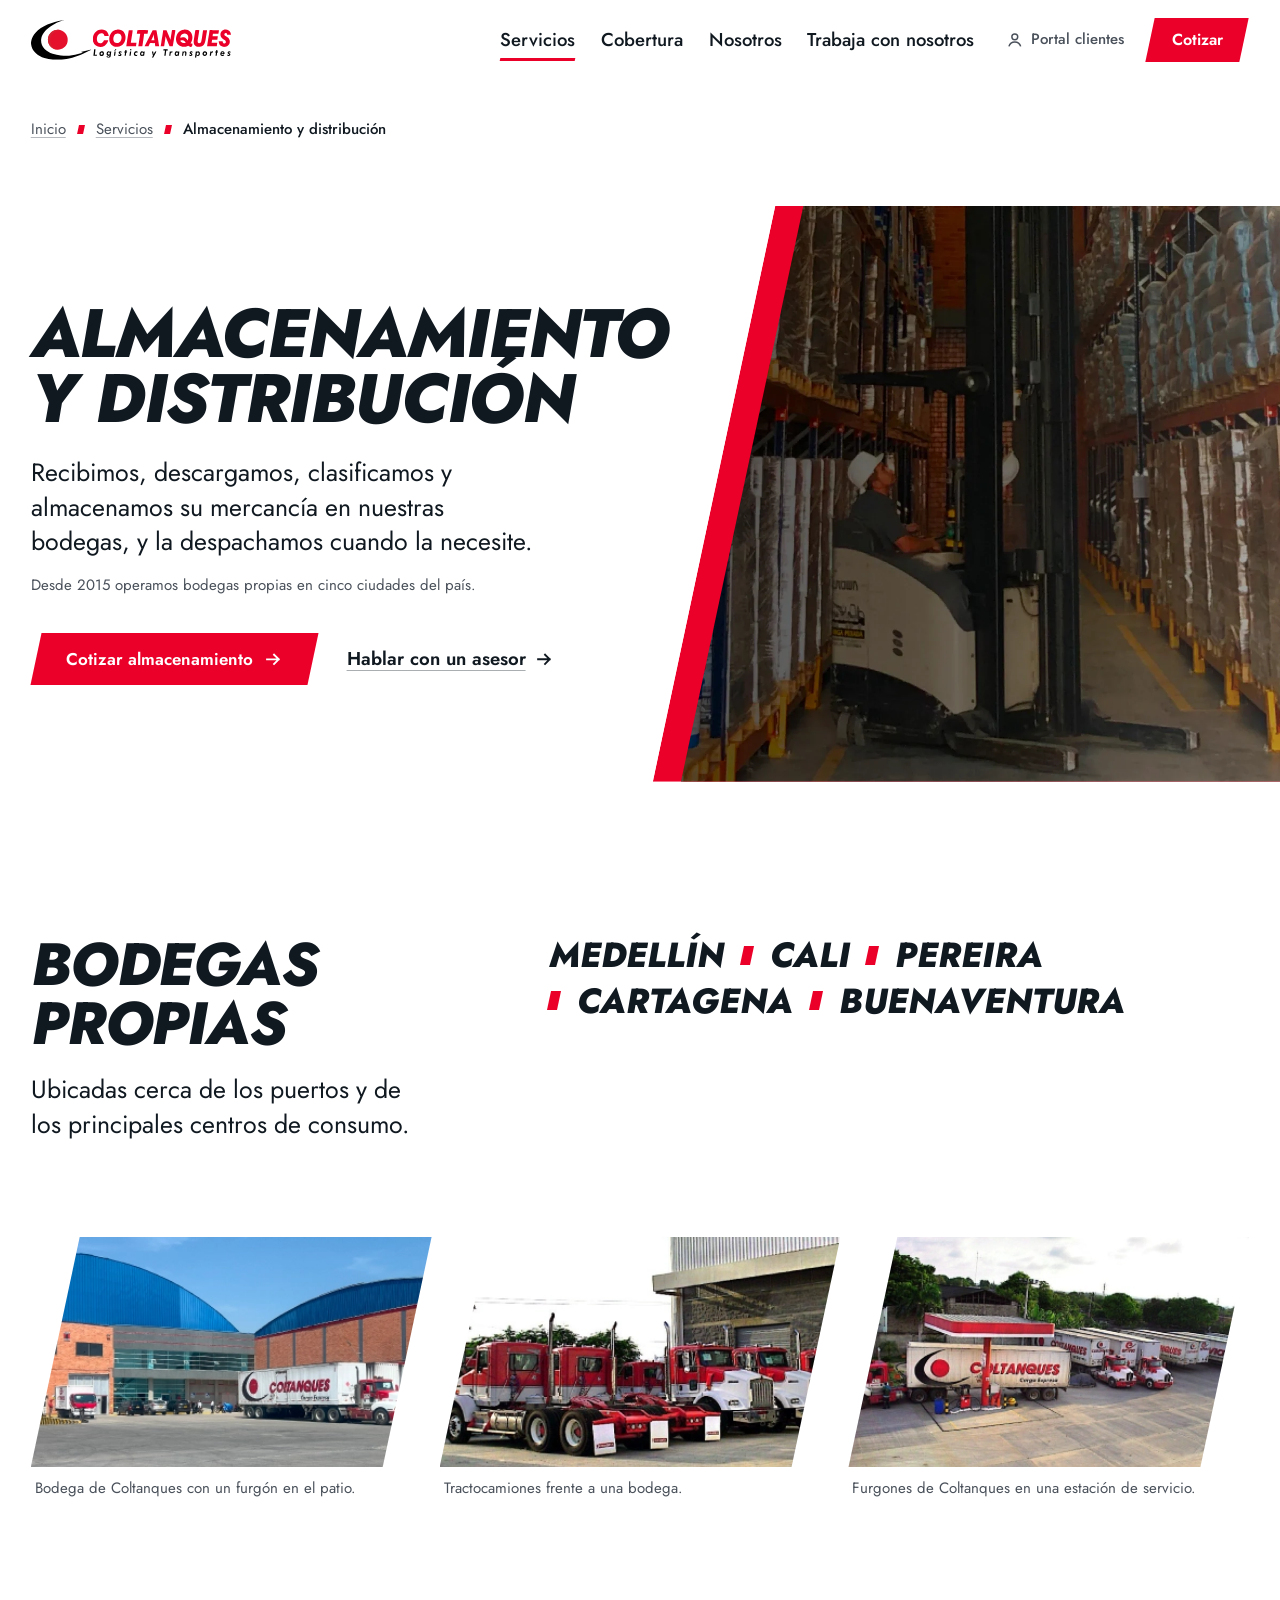
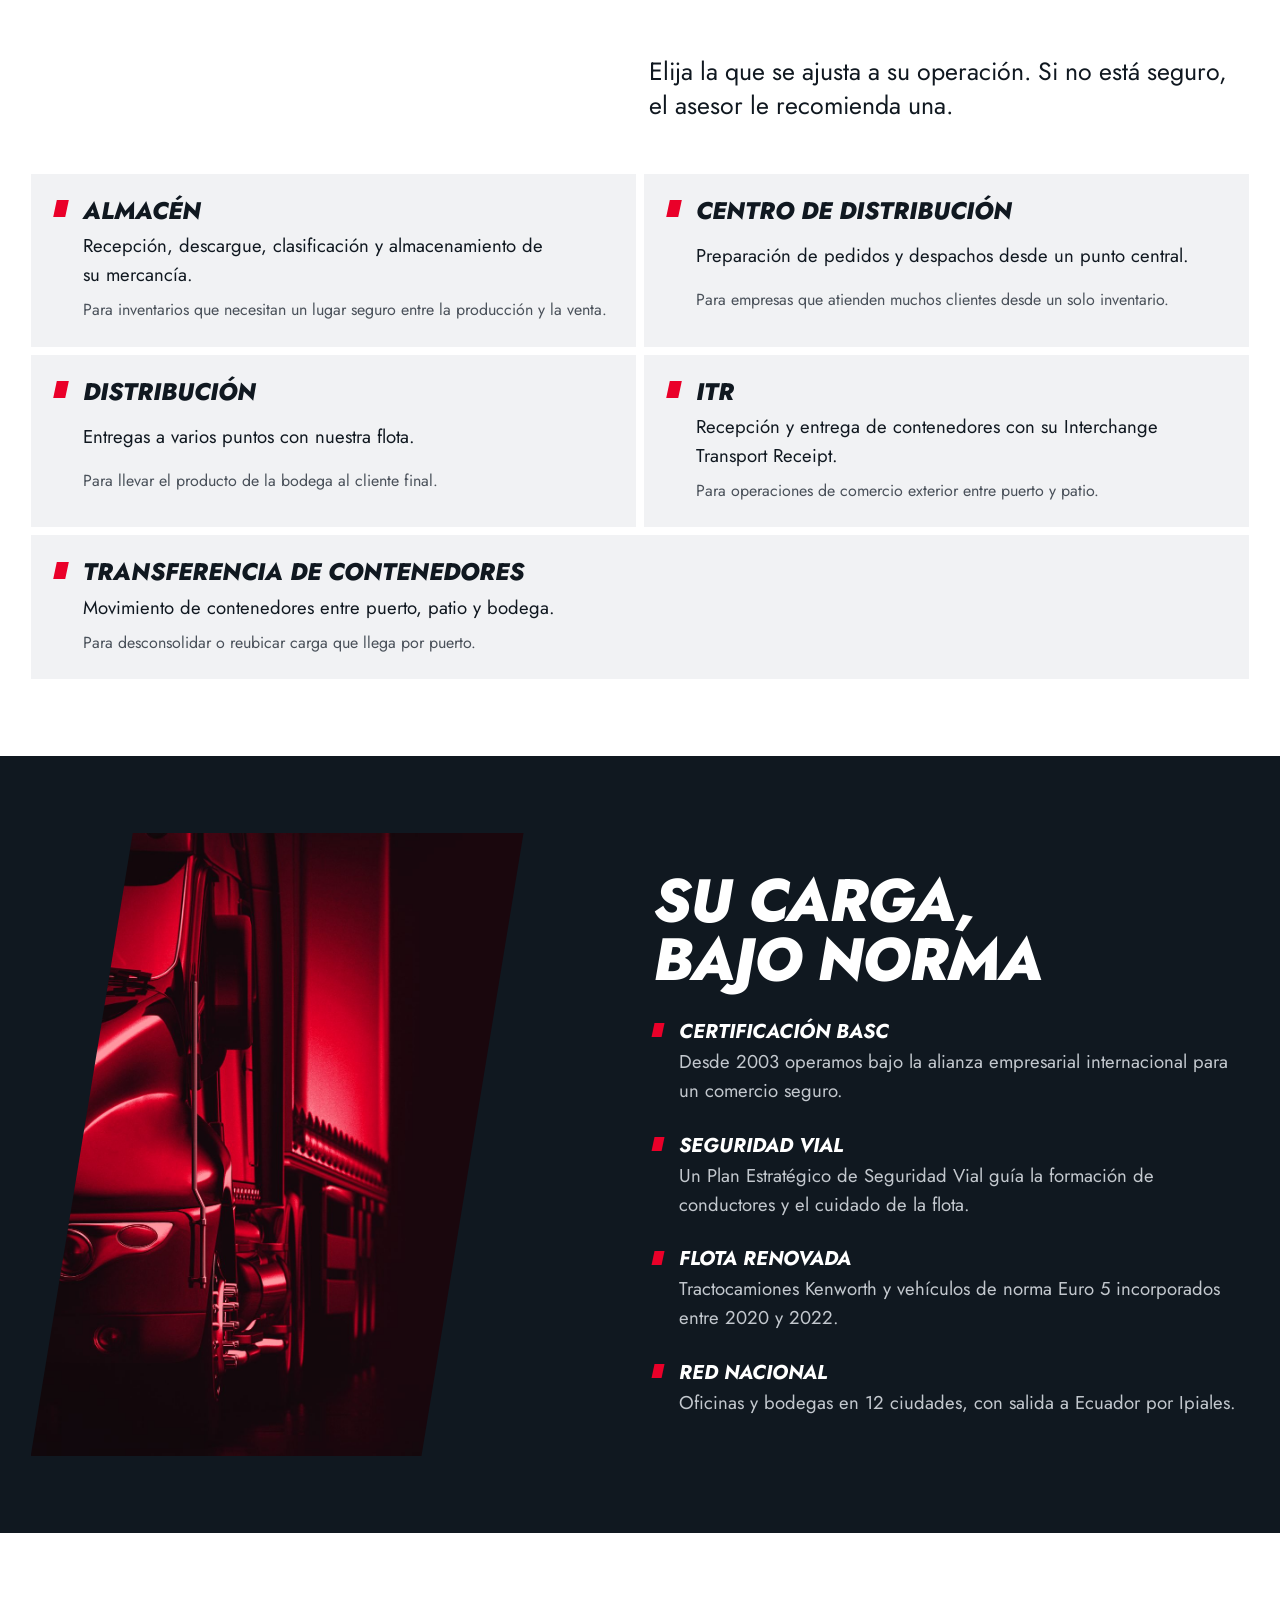
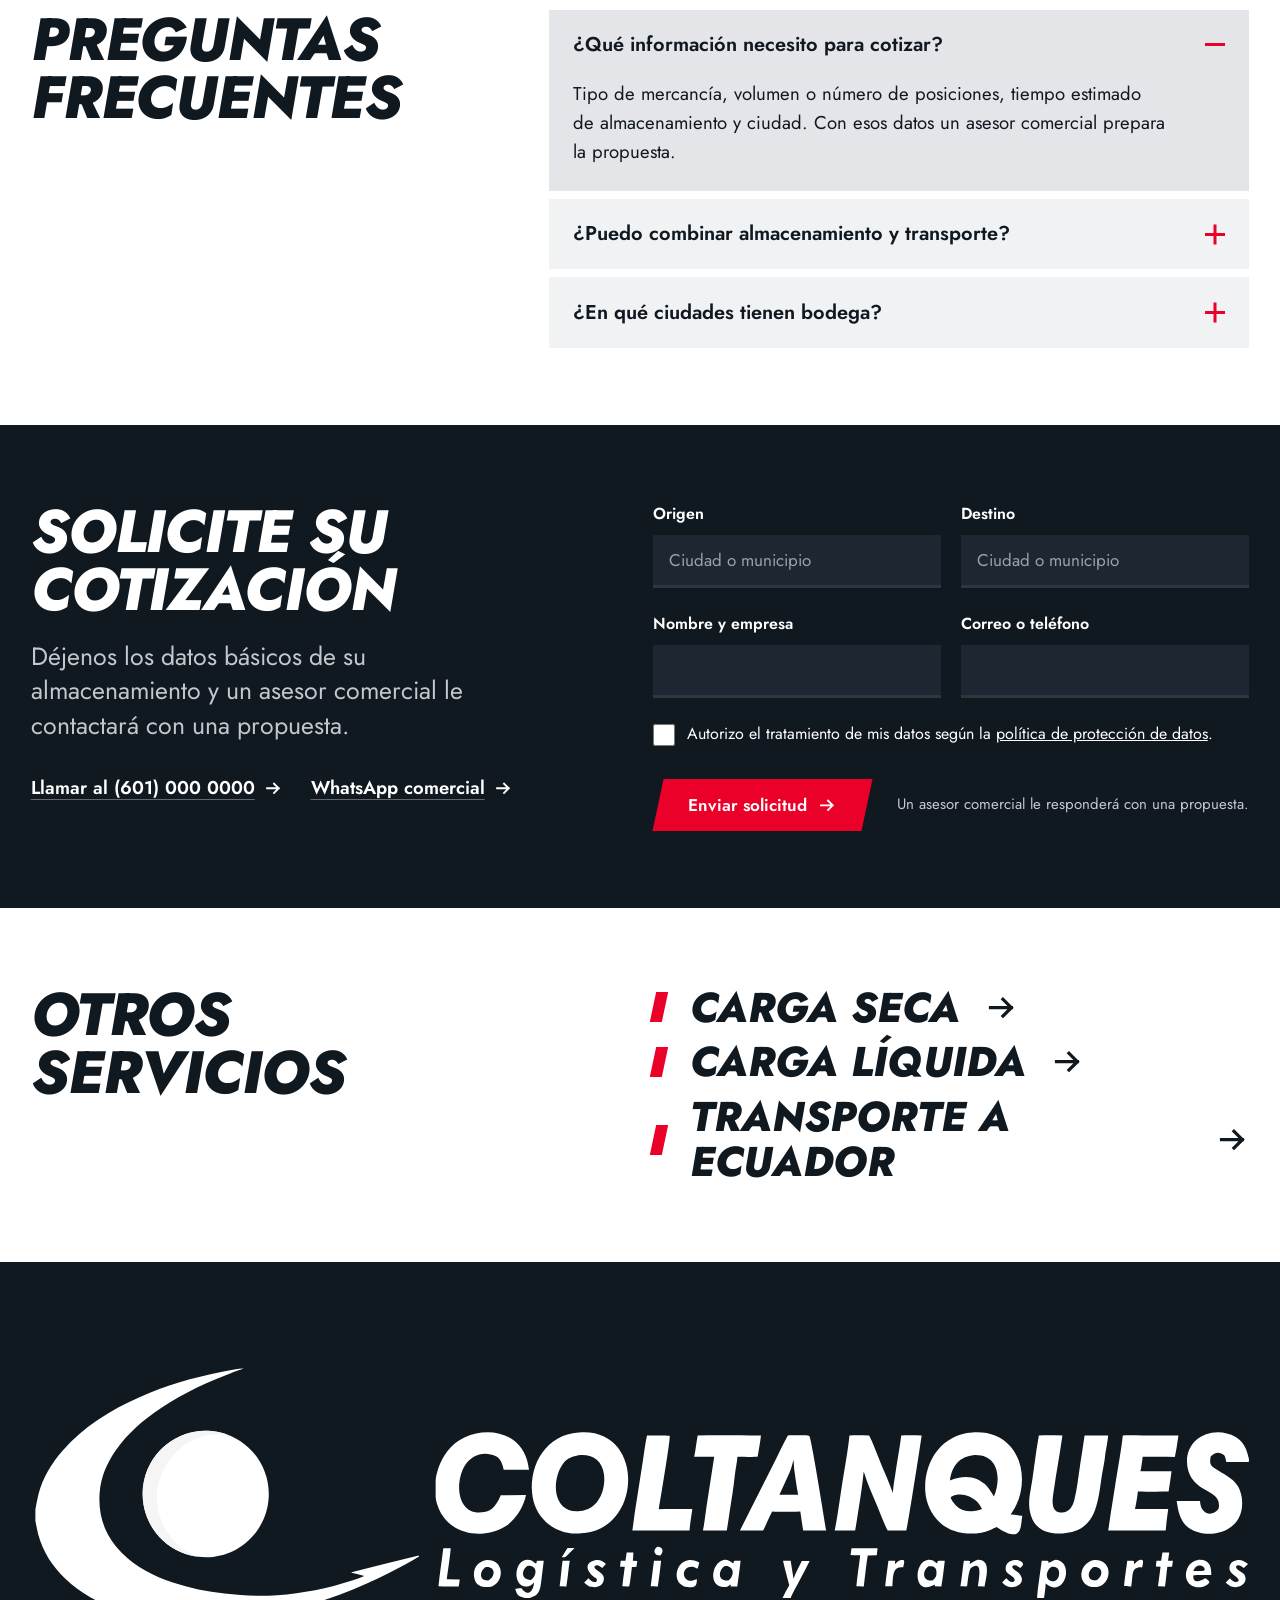
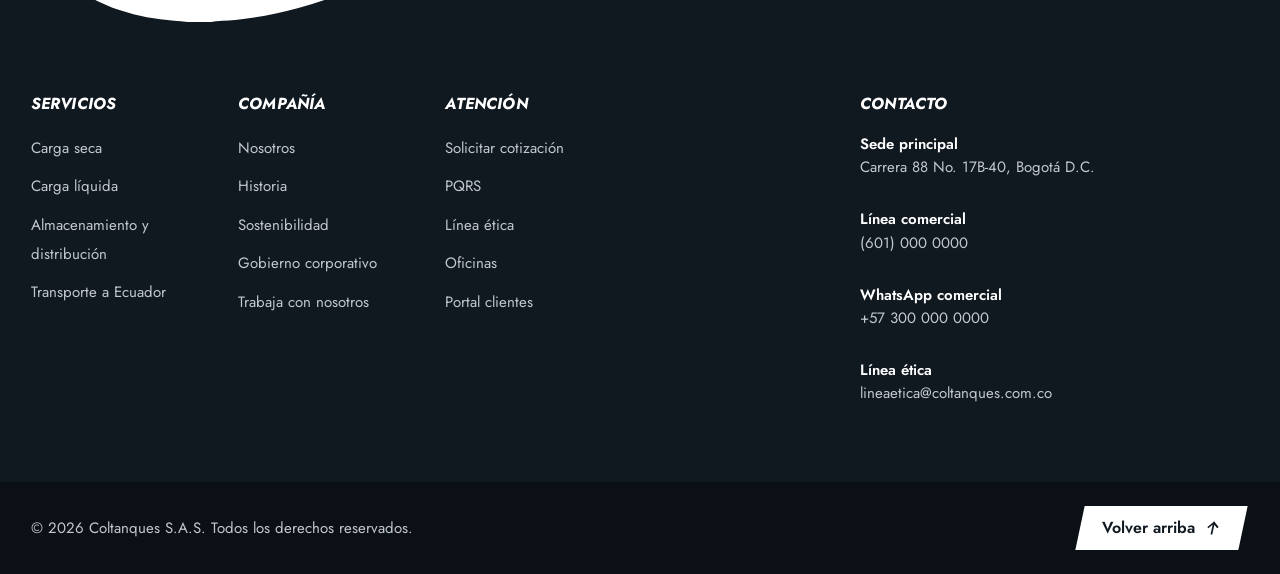
==== commit a0f9a65e: "Agrega sección Gobierno corporativo en Nosotros y quita políticas del footer - Nueva sección tras So" ====
--- a/prototipo/almacenamiento.html
+++ b/prototipo/almacenamiento.html
@@ -216,6 +216,7 @@
           <li><a href="nosotros.html">Nosotros</a></li>
           <li><a href="nosotros.html#historia">Historia</a></li>
           <li><a href="nosotros.html#sostenibilidad">Sostenibilidad</a></li>
+          <li><a href="nosotros.html#gobierno-corporativo">Gobierno corporativo</a></li>
           <li><a href="nosotros.html#trabaja">Trabaja con nosotros</a></li>
         </ul>
       </div>
@@ -229,10 +230,6 @@
           <li><a href="https://www.coltanques.com.co/">Portal clientes</a></li>
         </ul>
       </div>
-      <div class="footer-col">
-        <h2>Políticas</h2>
-        <ul><li><a href="https://www.coltanques.com.co/policiessarlaft">SARLAFT</a></li><li><a href="https://www.coltanques.com.co/policiesptee">PTEE</a></li><li><a href="https://www.coltanques.com.co/privacepolicy">Protección de datos</a></li><li><a href="https://www.coltanques.com.co/privacynotice">Aviso de privacidad</a></li><li><a href="https://www.coltanques.com.co/policiespesv">PESV</a></li><li><a href="https://www.coltanques.com.co/policiessecuritybasc">Política de seguridad BASC</a></li><li><a href="https://www.coltanques.com.co/policiessustainability">Política de sostenibilidad</a></li><li><a href="https://www.coltanques.com.co/policieshumanrights">Derechos humanos y laborales</a></li></ul>
-      </div>
       <div class="footer-col footer-col--contact">
         <h2>Contacto</h2>
         <address>
--- a/prototipo/assets/css/site.css
+++ b/prototipo/assets/css/site.css
@@ -648,6 +648,16 @@
 .impact__more p { margin-top: 0.5rem; color: var(--muted); font-size: 1rem; }
 @media (max-width: 56rem) { .impact { display: block; } .impact__list { margin-top: 2rem; } .impact__more { margin-top: 2.5rem; grid-template-columns: 1fr; } .impact__row { grid-template-columns: 1fr; gap: 0.5rem; } }
 
+.gov { grid-column: 7 / 13; display: grid; gap: clamp(2rem, 3vw, 2.75rem); }
+.gov__group h3 { font-size: clamp(1.5rem, 1rem + 1.4vw, 2.25rem); line-height: 1; font-weight: 800; font-style: italic; text-transform: uppercase; }
+.gov__group ul { margin-top: 0.75rem; display: grid; }
+.gov__group a { display: flex; align-items: center; justify-content: space-between; gap: 1rem; min-height: 3rem; padding-block: 0.5rem; border-bottom: 3px solid var(--tone-2); color: var(--ink); font-size: var(--step-lead); font-weight: 500; text-decoration: none; transition: border-color 200ms ease, color 200ms ease; }
+.gov__group li:last-child a { border-bottom-color: transparent; }
+.gov__group a svg { flex: none; width: 1.1em; height: 1.1em; color: var(--red-deep); }
+@media (hover: hover) and (pointer: fine) { .gov__group a:hover { border-bottom-color: var(--red); } .gov__group li:last-child a:hover { border-bottom-color: var(--red); } }
+.gov__group a:focus-visible { outline: 3px solid var(--ink); outline-offset: 2px; }
+@media (max-width: 56rem) { .gov { margin-top: 2rem; } }
+
 .join { display: grid; grid-template-columns: repeat(2, minmax(0, 1fr)); gap: 8px; }
 .join a { --h: clamp(14rem, 22vw, 18rem); height: var(--h); position: relative; display: flex; flex-direction: column; justify-content: space-between; text-decoration: none; background: var(--tone); transition: background-color 200ms ease, color 200ms ease; }
 .join a:first-child { background: var(--red); color: var(--paper); }
